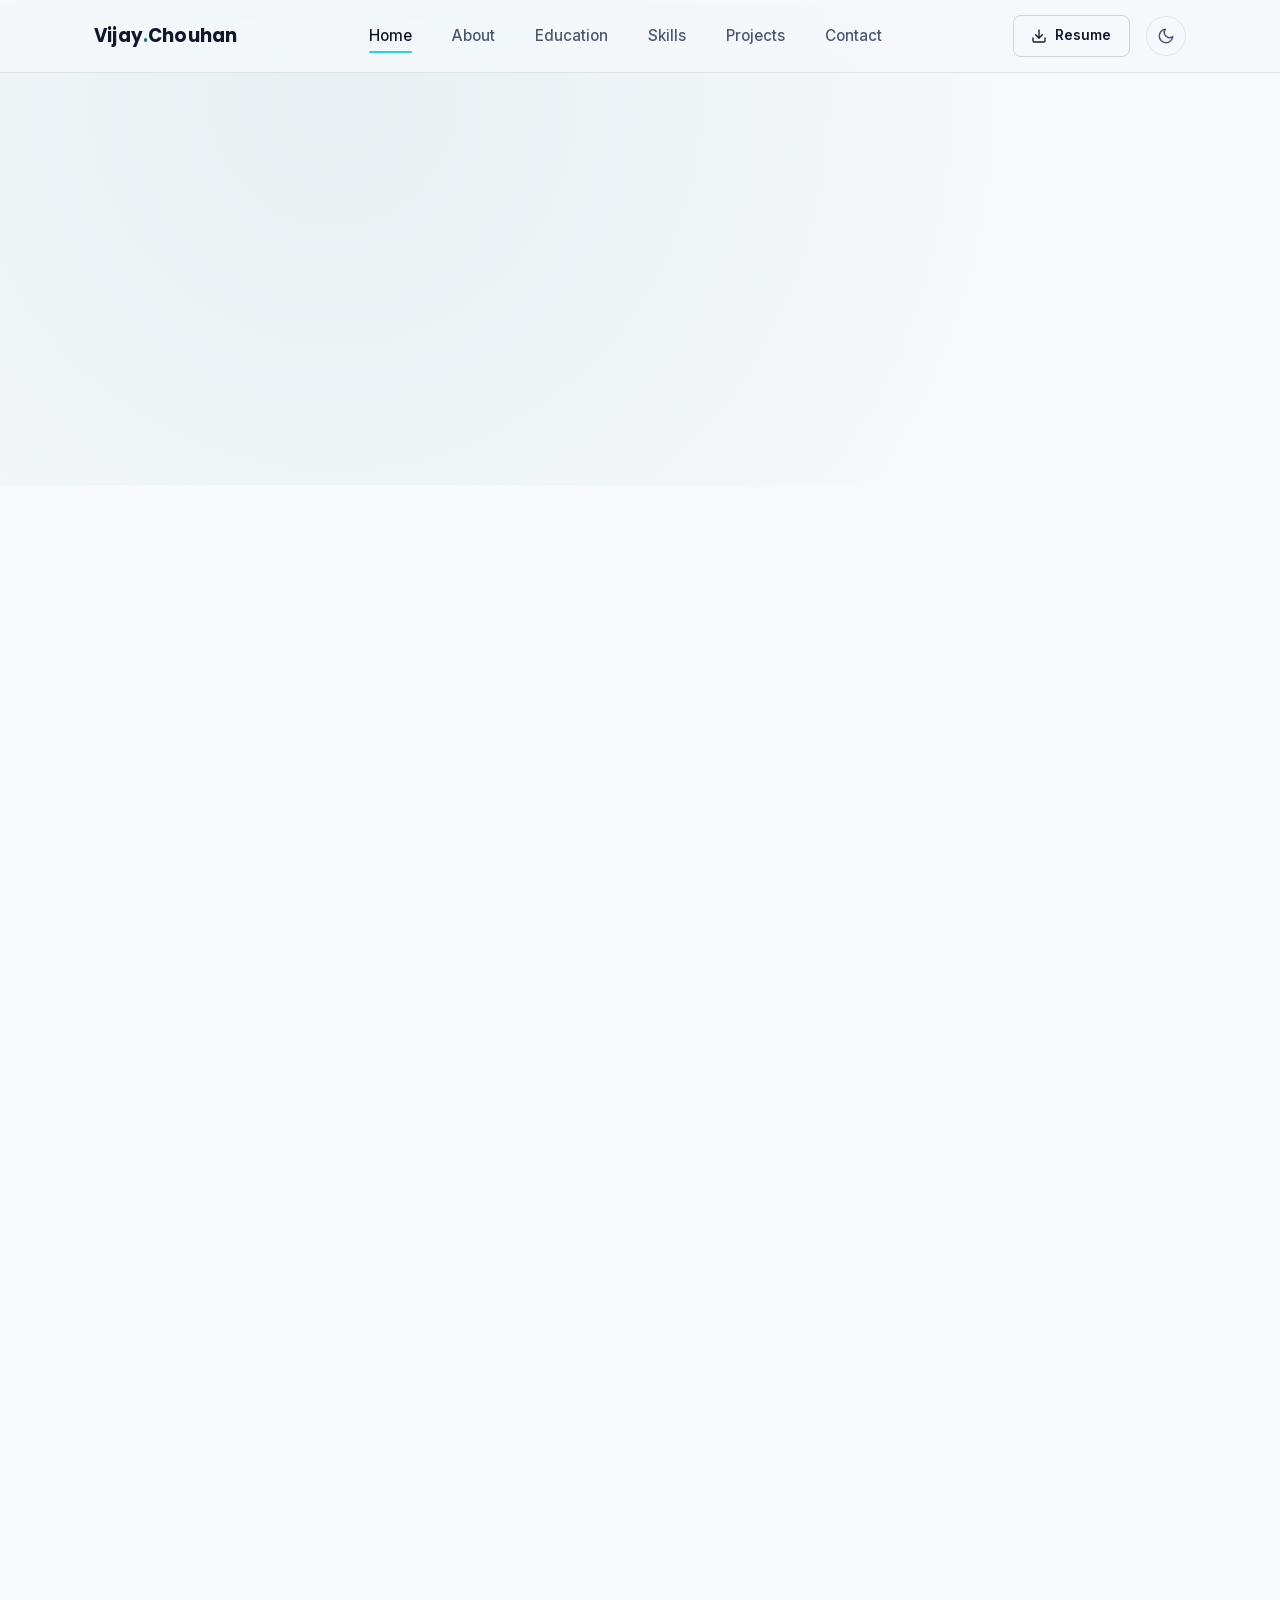
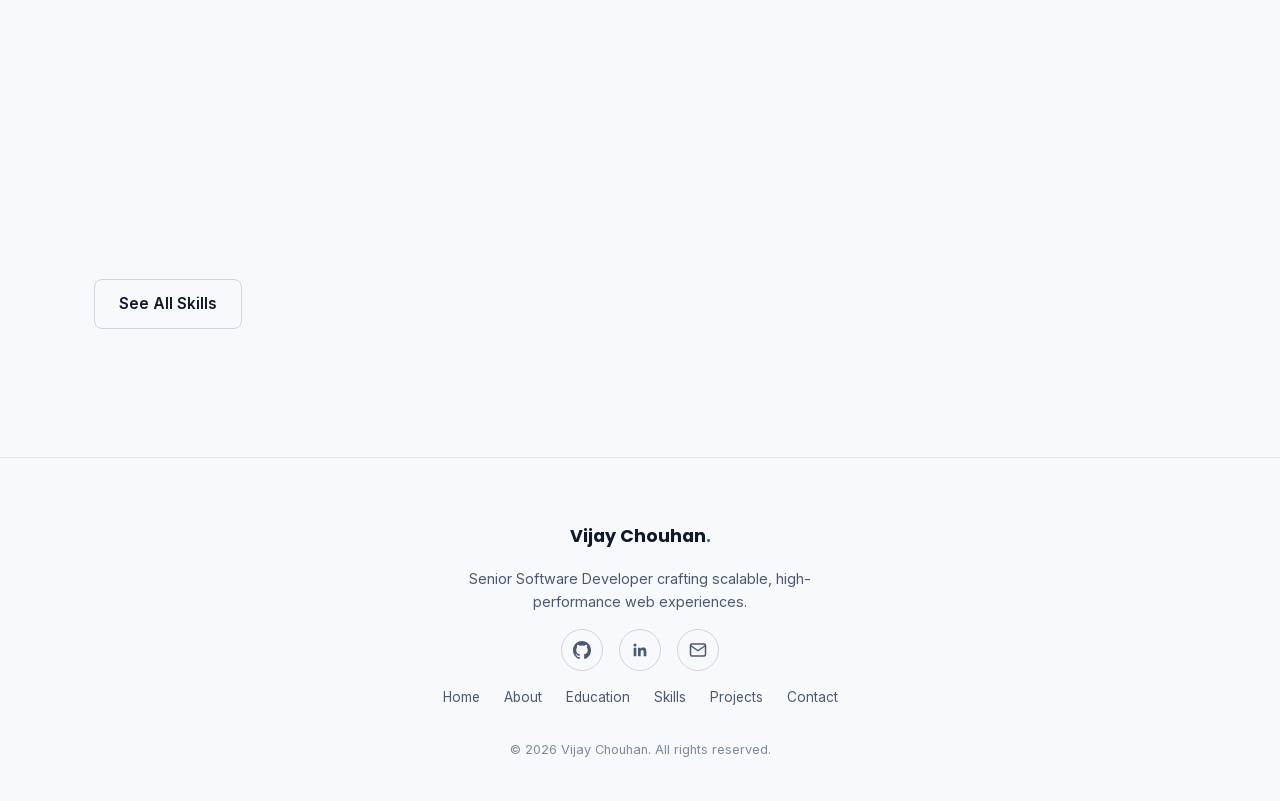
==== index.html @ d81a7b9a "Initial portfolio site: 6 pages, dark/light theme, SEO/a11y hardening Static HTML/CSS/JS portfolio f" ====
<!DOCTYPE html>
<html lang="en">
<head>
<meta charset="UTF-8">
<meta name="viewport" content="width=device-width, initial-scale=1.0">
<script>
  (function () {
    document.documentElement.classList.add('js');
    var stored = null;
    try { stored = localStorage.getItem('theme'); } catch (e) { /* storage unavailable */ }
    var t = stored || (window.matchMedia('(prefers-color-scheme: dark)').matches ? 'dark' : 'light');
    document.documentElement.setAttribute('data-theme', t);
  })();
</script>
<title>Vijay Chouhan | Senior Software Developer &amp; Full Stack Engineer</title>
<meta name="description" content="Vijay Chouhan is a Senior Software Developer and Full Stack Engineer with 5+ years of experience building scalable web apps with React, Next.js, and Node.js.">
<link rel="canonical" href="https://victoryjs.github.io/vijay-chouhan/">
<meta name="theme-color" content="#0a0f1a" media="(prefers-color-scheme: dark)">
<meta name="theme-color" content="#f7f9fc" media="(prefers-color-scheme: light)">
<meta property="og:type" content="website">
<meta property="og:url" content="https://victoryjs.github.io/vijay-chouhan/">
<meta property="og:title" content="Vijay Chouhan | Senior Software Developer &amp; Full Stack Engineer">
<meta property="og:description" content="Vijay Chouhan is a Senior Software Developer and Full Stack Engineer with 5+ years of experience building scalable web apps with React, Next.js, and Node.js.">
<meta property="og:image" content="https://victoryjs.github.io/vijay-chouhan/assets/images/profile/vijay-chouhan.jpeg">
<meta name="twitter:card" content="summary">
<meta name="twitter:title" content="Vijay Chouhan | Senior Software Developer &amp; Full Stack Engineer">
<meta name="twitter:description" content="Vijay Chouhan is a Senior Software Developer and Full Stack Engineer with 5+ years of experience building scalable web apps with React, Next.js, and Node.js.">
<meta name="twitter:image" content="https://victoryjs.github.io/vijay-chouhan/assets/images/profile/vijay-chouhan.jpeg">
<link rel="icon" href="assets/images/icons/favicon.svg" type="image/svg+xml">
<link rel="icon" href="assets/images/icons/favicon-32.png" type="image/png" sizes="32x32">
<link rel="icon" href="assets/images/icons/favicon-16.png" type="image/png" sizes="16x16">
<link rel="apple-touch-icon" href="assets/images/icons/apple-touch-icon.png">
<link rel="stylesheet" href="assets/css/fonts.css">
<link rel="stylesheet" href="assets/css/variables.css">
<link rel="stylesheet" href="assets/css/style.css">
<script type="application/ld+json">
{
  "@context": "https://schema.org",
  "@type": "Person",
  "name": "Vijay Chouhan",
  "jobTitle": "Senior Software Developer",
  "url": "https://victoryjs.github.io/vijay-chouhan/",
  "image": "https://victoryjs.github.io/vijay-chouhan/assets/images/profile/vijay-chouhan.jpeg",
  "email": "mailto:er.vijaychouhan88@gmail.com",
  "address": {
    "@type": "PostalAddress",
    "addressLocality": "Indore",
    "addressRegion": "Madhya Pradesh",
    "addressCountry": "IN"
  },
  "sameAs": [
    "https://github.com/victoryjs",
    "https://www.linkedin.com/in/victoryjs/"
  ]
}
</script>
</head>
<body data-page="home">
<a class="skip-link" href="#main">Skip to content</a>

<header class="navbar">
  <div class="container navbar__inner">
    <a href="index.html" class="navbar__brand">Vijay<span>.</span>Chouhan</a>
    <nav class="navbar__nav" id="primary-nav">
      <ul>
        <li><a href="index.html" data-page="home">Home</a></li>
        <li><a href="about.html" data-page="about">About</a></li>
        <li><a href="education.html" data-page="education">Education</a></li>
        <li><a href="skills.html" data-page="skills">Skills</a></li>
        <li><a href="projects.html" data-page="projects">Projects</a></li>
        <li><a href="contact.html" data-page="contact">Contact</a></li>
      </ul>
    </nav>
    <div class="navbar__actions">
      <a href="assets/resume/vijay-chouhan-resume.pdf" class="btn btn--ghost btn--sm resume-link" download>
        <svg viewBox="0 0 24 24" fill="none" stroke="currentColor" stroke-width="2" stroke-linecap="round" stroke-linejoin="round" width="16" height="16"><path d="M21 15v4a2 2 0 0 1-2 2H5a2 2 0 0 1-2-2v-4"/><polyline points="7 10 12 15 17 10"/><line x1="12" y1="15" x2="12" y2="3"/></svg>
        <span>Resume</span>
      </a>
      <button class="theme-toggle" id="themeToggle" aria-label="Toggle dark and light theme">
        <svg class="icon-sun" viewBox="0 0 24 24" fill="none" stroke="currentColor" stroke-width="2" stroke-linecap="round" stroke-linejoin="round"><circle cx="12" cy="12" r="5"/><line x1="12" y1="1" x2="12" y2="3"/><line x1="12" y1="21" x2="12" y2="23"/><line x1="4.22" y1="4.22" x2="5.64" y2="5.64"/><line x1="18.36" y1="18.36" x2="19.78" y2="19.78"/><line x1="1" y1="12" x2="3" y2="12"/><line x1="21" y1="12" x2="23" y2="12"/><line x1="4.22" y1="19.78" x2="5.64" y2="18.36"/><line x1="18.36" y1="5.64" x2="19.78" y2="4.22"/></svg>
        <svg class="icon-moon" viewBox="0 0 24 24" fill="none" stroke="currentColor" stroke-width="2" stroke-linecap="round" stroke-linejoin="round"><path d="M21 12.79A9 9 0 1 1 11.21 3 7 7 0 0 0 21 12.79z"/></svg>
      </button>
      <button class="hamburger" id="hamburger" aria-label="Open menu" aria-expanded="false" aria-controls="primary-nav">
        <span></span><span></span><span></span>
      </button>
    </div>
  </div>
</header>

<main id="main">
  <section class="hero">
    <div class="container hero__inner">
      <div class="reveal">
        <p class="hero__eyebrow">Welcome to my portfolio</p>
        <h1>Hi, I'm <span class="highlight">Vijay Chouhan</span></h1>
        <p class="hero__role">Senior Software Developer &amp; Full Stack Engineer</p>
        <p class="hero__lede">I bridge the gap between complex backend logic and seamless frontend experiences using the MERN stack and Next.js — building scalable, high-performance web applications across FinTech, Real Estate, Healthcare, and E-commerce.</p>
        <div class="btn-row">
          <a href="projects.html" class="btn btn--primary">View Projects</a>
          <a href="assets/resume/vijay-chouhan-resume.pdf" class="btn btn--ghost" download>Download Resume</a>
          <a href="contact.html" class="btn btn--ghost">Contact Me</a>
        </div>
        <div class="hero__socials">
          <a class="social-btn" href="https://github.com/victoryjs" target="_blank" rel="noopener" aria-label="GitHub profile">
            <svg viewBox="0 0 24 24" fill="currentColor"><path d="M12 0C5.37 0 0 5.5 0 12.3c0 5.43 3.44 10.03 8.2 11.66.6.11.82-.27.82-.6 0-.3-.01-1.08-.02-2.12-3.34.74-4.04-1.65-4.04-1.65-.55-1.42-1.33-1.8-1.33-1.8-1.09-.76.08-.75.08-.75 1.2.09 1.84 1.26 1.84 1.26 1.07 1.86 2.8 1.32 3.49 1.01.11-.79.42-1.32.76-1.63-2.67-.31-5.47-1.36-5.47-6.03 0-1.33.46-2.42 1.23-3.28-.12-.31-.53-1.55.12-3.24 0 0 1-.33 3.3 1.25a11.2 11.2 0 0 1 6 0c2.3-1.58 3.3-1.25 3.3-1.25.65 1.69.24 2.93.12 3.24.77.86 1.23 1.95 1.23 3.28 0 4.68-2.8 5.71-5.48 6.02.43.38.81 1.12.81 2.27 0 1.64-.02 2.96-.02 3.36 0 .33.22.72.83.6C20.56 22.32 24 17.73 24 12.3 24 5.5 18.63 0 12 0z"/></svg>
          </a>
          <a class="social-btn" href="https://www.linkedin.com/in/victoryjs/" target="_blank" rel="noopener" aria-label="LinkedIn profile">
            <svg viewBox="0 0 24 24" fill="currentColor"><path d="M20.45 20.45h-3.55v-5.57c0-1.33-.02-3.03-1.85-3.03-1.86 0-2.15 1.45-2.15 2.94v5.66H9.35V9h3.41v1.56h.05c.48-.9 1.64-1.85 3.38-1.85 3.6 0 4.27 2.37 4.27 5.46v6.28zM5.34 7.43a2.06 2.06 0 1 1 0-4.12 2.06 2.06 0 0 1 0 4.12zM7.12 20.45H3.56V9h3.56v11.45z"/></svg>
          </a>
          <a class="social-btn" href="mailto:er.vijaychouhan88@gmail.com" aria-label="Send email">
            <svg viewBox="0 0 24 24" fill="none" stroke="currentColor" stroke-width="2" stroke-linecap="round" stroke-linejoin="round"><path d="M4 4h16c1.1 0 2 .9 2 2v12c0 1.1-.9 2-2 2H4c-1.1 0-2-.9-2-2V6c0-1.1.9-2 2-2z"/><polyline points="22,6 12,13 2,6"/></svg>
          </a>
        </div>
      </div>
      <div class="hero__portrait reveal">
        <div class="hero__portrait-frame">
          <img src="assets/images/profile/vijay-chouhan.jpeg" alt="Portrait of Vijay Chouhan" width="800" height="800" fetchpriority="high">
        </div>
        <div class="hero__badge"><span class="dot"></span> Open to opportunities</div>
      </div>
    </div>
  </section>

  <section class="tight">
    <div class="container">
      <div class="stat-grid">
        <div class="stat-card reveal"><strong>5+</strong><span>Years Experience</span></div>
        <div class="stat-card reveal"><strong>4</strong><span>Flagship Projects</span></div>
        <div class="stat-card reveal"><strong>4</strong><span>Industries Served</span></div>
        <div class="stat-card reveal"><strong>20+</strong><span>Technologies</span></div>
      </div>
    </div>
  </section>

  <section>
    <div class="container teaser">
      <div class="reveal">
        <p class="eyebrow">About Me</p>
        <h2 class="section-title">Turning complex problems into clean, scalable products</h2>
        <p>Results-driven Full-Stack JavaScript Developer specializing in React.js, Next.js, and Node.js — with proven ability to translate complex business requirements into efficient, production-ready solutions while maintaining code quality and long-term sustainability.</p>
        <div class="btn-row" style="margin-top: var(--space-md);">
          <a href="about.html" class="btn btn--ghost">Learn More About Me</a>
        </div>
      </div>
      <div class="teaser__facts reveal">
        <div class="fact">
          <svg class="icon" viewBox="0 0 24 24" fill="none" stroke="currentColor" stroke-width="2" stroke-linecap="round" stroke-linejoin="round"><path d="M21 10c0 7-9 13-9 13s-9-6-9-13a9 9 0 0 1 18 0z"/><circle cx="12" cy="10" r="3"/></svg>
          <div><strong>Based in</strong><span>Indore, Madhya Pradesh, India</span></div>
        </div>
        <div class="fact">
          <svg class="icon" viewBox="0 0 24 24" fill="none" stroke="currentColor" stroke-width="2" stroke-linecap="round" stroke-linejoin="round"><rect x="2" y="7" width="20" height="14" rx="2" ry="2"/><path d="M16 21V5a2 2 0 0 0-2-2h-4a2 2 0 0 0-2 2v16"/></svg>
          <div><strong>Currently</strong><span>Senior Software Developer at Thoughtwin IT Solutions</span></div>
        </div>
        <div class="fact">
          <svg class="icon" viewBox="0 0 24 24" fill="none" stroke="currentColor" stroke-width="2" stroke-linecap="round" stroke-linejoin="round"><polyline points="16 18 22 12 16 6"/><polyline points="8 6 2 12 8 18"/></svg>
          <div><strong>Focus</strong><span>MERN Stack, Next.js &amp; Cloud-Native Architecture</span></div>
        </div>
      </div>
    </div>
  </section>

  <section class="tight">
    <div class="container">
      <div class="section-head reveal">
        <p class="eyebrow">Toolbox</p>
        <h2 class="section-title">Technologies I work with</h2>
      </div>
      <div class="skill-teaser-grid reveal">
        <span class="pill">React.js</span>
        <span class="pill">Next.js</span>
        <span class="pill">TypeScript</span>
        <span class="pill">Node.js</span>
        <span class="pill">Express.js</span>
        <span class="pill">MongoDB</span>
        <span class="pill">GraphQL</span>
        <span class="pill">Redux Toolkit</span>
        <span class="pill">Tailwind CSS</span>
        <span class="pill">Material UI</span>
        <span class="pill">AWS</span>
        <span class="pill">CI/CD</span>
      </div>
      <div class="btn-row" style="margin-top: var(--space-lg);">
        <a href="skills.html" class="btn btn--ghost">See All Skills</a>
      </div>
    </div>
  </section>
</main>

<footer class="footer">
  <div class="container footer__inner">
    <div class="footer__brand">Vijay Chouhan<span class="dot">.</span></div>
    <p class="footer__tagline">Senior Software Developer crafting scalable, high-performance web experiences.</p>
    <div class="footer__socials">
      <a class="social-btn" href="https://github.com/victoryjs" target="_blank" rel="noopener" aria-label="GitHub profile">
        <svg viewBox="0 0 24 24" fill="currentColor"><path d="M12 0C5.37 0 0 5.5 0 12.3c0 5.43 3.44 10.03 8.2 11.66.6.11.82-.27.82-.6 0-.3-.01-1.08-.02-2.12-3.34.74-4.04-1.65-4.04-1.65-.55-1.42-1.33-1.8-1.33-1.8-1.09-.76.08-.75.08-.75 1.2.09 1.84 1.26 1.84 1.26 1.07 1.86 2.8 1.32 3.49 1.01.11-.79.42-1.32.76-1.63-2.67-.31-5.47-1.36-5.47-6.03 0-1.33.46-2.42 1.23-3.28-.12-.31-.53-1.55.12-3.24 0 0 1-.33 3.3 1.25a11.2 11.2 0 0 1 6 0c2.3-1.58 3.3-1.25 3.3-1.25.65 1.69.24 2.93.12 3.24.77.86 1.23 1.95 1.23 3.28 0 4.68-2.8 5.71-5.48 6.02.43.38.81 1.12.81 2.27 0 1.64-.02 2.96-.02 3.36 0 .33.22.72.83.6C20.56 22.32 24 17.73 24 12.3 24 5.5 18.63 0 12 0z"/></svg>
      </a>
      <a class="social-btn" href="https://www.linkedin.com/in/victoryjs/" target="_blank" rel="noopener" aria-label="LinkedIn profile">
        <svg viewBox="0 0 24 24" fill="currentColor"><path d="M20.45 20.45h-3.55v-5.57c0-1.33-.02-3.03-1.85-3.03-1.86 0-2.15 1.45-2.15 2.94v5.66H9.35V9h3.41v1.56h.05c.48-.9 1.64-1.85 3.38-1.85 3.6 0 4.27 2.37 4.27 5.46v6.28zM5.34 7.43a2.06 2.06 0 1 1 0-4.12 2.06 2.06 0 0 1 0 4.12zM7.12 20.45H3.56V9h3.56v11.45z"/></svg>
      </a>
      <a class="social-btn" href="mailto:er.vijaychouhan88@gmail.com" aria-label="Send email">
        <svg viewBox="0 0 24 24" fill="none" stroke="currentColor" stroke-width="2" stroke-linecap="round" stroke-linejoin="round"><path d="M4 4h16c1.1 0 2 .9 2 2v12c0 1.1-.9 2-2 2H4c-1.1 0-2-.9-2-2V6c0-1.1.9-2 2-2z"/><polyline points="22,6 12,13 2,6"/></svg>
      </a>
    </div>
    <nav class="footer__nav">
      <a href="index.html">Home</a>
      <a href="about.html">About</a>
      <a href="education.html">Education</a>
      <a href="skills.html">Skills</a>
      <a href="projects.html">Projects</a>
      <a href="contact.html">Contact</a>
    </nav>
    <p class="footer__copy">&copy; <span id="year">2026</span> Vijay Chouhan. All rights reserved.</p>
  </div>
</footer>

<script src="assets/js/main.js" defer></script>
</body>
</html>
---- assets/css/fonts.css ----
/* Self-hosted fonts (latin subset) — no runtime dependency on fonts.googleapis.com.
   Inter is shipped by Google as a variable font; one file serves weights 400-700,
   the browser auto-instances the correct weight per @font-face rule. */

@font-face {
  font-family: 'Inter';
  font-style: normal;
  font-weight: 400;
  font-display: swap;
  src: url('../fonts/inter-var.woff2') format('woff2');
  unicode-range: U+0000-00FF, U+0131, U+0152-0153, U+02BB-02BC, U+02C6, U+02DA, U+02DC, U+0304, U+0308, U+0329, U+2000-206F, U+20AC, U+2122, U+2191, U+2193, U+2212, U+2215, U+FEFF, U+FFFD;
}
@font-face {
  font-family: 'Inter';
  font-style: normal;
  font-weight: 500;
  font-display: swap;
  src: url('../fonts/inter-var.woff2') format('woff2');
  unicode-range: U+0000-00FF, U+0131, U+0152-0153, U+02BB-02BC, U+02C6, U+02DA, U+02DC, U+0304, U+0308, U+0329, U+2000-206F, U+20AC, U+2122, U+2191, U+2193, U+2212, U+2215, U+FEFF, U+FFFD;
}
@font-face {
  font-family: 'Inter';
  font-style: normal;
  font-weight: 600;
  font-display: swap;
  src: url('../fonts/inter-var.woff2') format('woff2');
  unicode-range: U+0000-00FF, U+0131, U+0152-0153, U+02BB-02BC, U+02C6, U+02DA, U+02DC, U+0304, U+0308, U+0329, U+2000-206F, U+20AC, U+2122, U+2191, U+2193, U+2212, U+2215, U+FEFF, U+FFFD;
}
@font-face {
  font-family: 'Inter';
  font-style: normal;
  font-weight: 700;
  font-display: swap;
  src: url('../fonts/inter-var.woff2') format('woff2');
  unicode-range: U+0000-00FF, U+0131, U+0152-0153, U+02BB-02BC, U+02C6, U+02DA, U+02DC, U+0304, U+0308, U+0329, U+2000-206F, U+20AC, U+2122, U+2191, U+2193, U+2212, U+2215, U+FEFF, U+FFFD;
}

@font-face {
  font-family: 'Poppins';
  font-style: normal;
  font-weight: 600;
  font-display: swap;
  src: url('../fonts/poppins-600.woff2') format('woff2');
  unicode-range: U+0000-00FF, U+0131, U+0152-0153, U+02BB-02BC, U+02C6, U+02DA, U+02DC, U+0304, U+0308, U+0329, U+2000-206F, U+20AC, U+2122, U+2191, U+2193, U+2212, U+2215, U+FEFF, U+FFFD;
}
@font-face {
  font-family: 'Poppins';
  font-style: normal;
  font-weight: 700;
  font-display: swap;
  src: url('../fonts/poppins-700.woff2') format('woff2');
  unicode-range: U+0000-00FF, U+0131, U+0152-0153, U+02BB-02BC, U+02C6, U+02DA, U+02DC, U+0304, U+0308, U+0329, U+2000-206F, U+20AC, U+2122, U+2191, U+2193, U+2212, U+2215, U+FEFF, U+FFFD;
}
---- assets/css/variables.css ----
/* ==========================================================================
   Design tokens — colors, type, spacing. Theme switched via [data-theme] on <html>.
   ========================================================================== */

:root {
  /* Typography */
  --font-heading: 'Poppins', 'Segoe UI', sans-serif;
  --font-body: 'Inter', 'Segoe UI', sans-serif;

  /* Spacing scale */
  --space-3xs: 0.25rem;
  --space-2xs: 0.5rem;
  --space-xs: 0.75rem;
  --space-sm: 1rem;
  --space-md: 1.5rem;
  --space-lg: 2.5rem;
  --space-xl: 4rem;
  --space-2xl: 6rem;

  /* Layout */
  --container-width: 1140px;
  --radius-sm: 8px;
  --radius-md: 14px;
  --radius-lg: 22px;

  /* Motion */
  --ease: cubic-bezier(0.4, 0, 0.2, 1);
  --transition-fast: 0.2s var(--ease);
  --transition-med: 0.4s var(--ease);
  --transition-slow: 0.7s var(--ease);

  /* Accent gradient — stays vibrant in both themes (used on button/badge
     backgrounds with dark contrast text, never as text-on-page color) */
  --accent-bright: #2dd4bf;
  --accent-bright-2: #22d3ee;
  --accent-gradient: linear-gradient(135deg, var(--accent-bright-2), var(--accent-bright));
  --accent-contrast: #04141a;
}

/* ---------- Dark theme (default) ---------- */
:root,
:root[data-theme='dark'] {
  --bg: #0a0f1a;
  --bg-alt: #0d1420;
  --surface: #121a2b;
  --surface-alt: #182338;
  --border: rgba(255, 255, 255, 0.08);
  --border-strong: rgba(255, 255, 255, 0.14);
  --text-primary: #e7ebf3;
  --text-secondary: #9aa7bd;
  --text-muted: #6b7688;
  --shadow-sm: 0 4px 14px rgba(0, 0, 0, 0.35);
  --shadow-md: 0 12px 34px rgba(0, 0, 0, 0.45);
  --overlay-tint: rgba(45, 212, 191, 0.08);
  /* --accent is used as foreground (text/icon) color — must stay
     WCAG-AA readable (>=4.5:1) against --bg/--surface in each theme */
  --accent: #2dd4bf;
  --accent-2: #22d3ee;
}

/* ---------- Light theme ---------- */
:root[data-theme='light'] {
  --bg: #f7f9fc;
  --bg-alt: #eef2f7;
  --surface: #ffffff;
  --surface-alt: #f1f5f9;
  --border: rgba(15, 23, 42, 0.09);
  --border-strong: rgba(15, 23, 42, 0.16);
  --text-primary: #10192b;
  --text-secondary: #4b5871;
  --text-muted: #7c8aa0;
  --shadow-sm: 0 4px 14px rgba(15, 23, 42, 0.06);
  --shadow-md: 0 16px 34px rgba(15, 23, 42, 0.1);
  --overlay-tint: rgba(15, 118, 110, 0.07);
  /* Darker teal/cyan than the bright accent — #2dd4bf only hits 1.86:1
     on white (fails WCAG AA); #0f766e hits 5.47:1 */
  --accent: #0f766e;
  --accent-2: #0e7490;
}
---- assets/css/style.css ----
/* ==========================================================================
   Vijay Chouhan — Portfolio stylesheet
   Sections: Reset -> Base -> Layout -> Navbar -> Buttons -> Hero -> Sections
   -> Cards/Timeline -> Skills -> Projects -> Contact -> Footer -> Reveal -> Responsive
   ========================================================================== */

/* ---------- Reset ---------- */
*, *::before, *::after { box-sizing: border-box; }
html { scroll-behavior: smooth; }
body, h1, h2, h3, h4, p, ul, figure { margin: 0; }
ul { padding: 0; list-style: none; }
img { max-width: 100%; display: block; }
a { color: inherit; text-decoration: none; }
button { font: inherit; color: inherit; background: none; border: none; cursor: pointer; }

/* ---------- Base ---------- */
body {
  background: var(--bg);
  color: var(--text-primary);
  font-family: var(--font-body);
  line-height: 1.6;
  -webkit-font-smoothing: antialiased;
  transition: background var(--transition-med), color var(--transition-med);
  overflow-x: hidden;
}

h1, h2, h3, h4 {
  font-family: var(--font-heading);
  font-weight: 700;
  line-height: 1.2;
  color: var(--text-primary);
}

h2.section-title { font-size: clamp(1.7rem, 3vw, 2.4rem); }
p { color: var(--text-secondary); }

.container {
  max-width: var(--container-width);
  margin-inline: auto;
  padding-inline: var(--space-md);
}

main { display: block; }

section { padding-block: var(--space-2xl); }
section.tight { padding-block: var(--space-xl); }

.section-head {
  max-width: 640px;
  margin-bottom: var(--space-lg);
}
.eyebrow {
  display: inline-block;
  font-size: 0.8rem;
  letter-spacing: 0.14em;
  text-transform: uppercase;
  color: var(--accent);
  font-weight: 600;
  margin-bottom: var(--space-2xs);
}
.section-head p { margin-top: var(--space-xs); }

/* ---------- Accessibility ---------- */
.skip-link {
  position: absolute;
  left: -9999px;
  top: 0;
  background: var(--accent-gradient);
  color: var(--accent-contrast);
  padding: 0.85rem 1.4rem;
  z-index: 1000;
  border-radius: 0 0 var(--radius-sm) 0;
  font-weight: 600;
}
.skip-link:focus { left: 0; }

/* ---------- Navbar ---------- */
.navbar {
  position: sticky;
  top: 0;
  z-index: 100;
  backdrop-filter: blur(14px) saturate(140%);
  background: var(--bg); /* fallback for browsers without color-mix() */
  background: color-mix(in srgb, var(--bg) 78%, transparent);
  border-bottom: 1px solid var(--border);
}
.navbar__inner {
  display: flex;
  align-items: center;
  justify-content: space-between;
  height: 72px;
  gap: var(--space-md);
}
.navbar__brand {
  font-family: var(--font-heading);
  font-weight: 700;
  font-size: 1.15rem;
  letter-spacing: 0.01em;
  white-space: nowrap;
}
.navbar__brand span { color: var(--accent); }

.navbar__nav ul {
  display: flex;
  gap: var(--space-lg);
}
.navbar__nav a {
  position: relative;
  font-size: 0.95rem;
  font-weight: 500;
  color: var(--text-secondary);
  padding-block: var(--space-3xs);
  transition: color var(--transition-fast);
}
.navbar__nav a::after {
  content: '';
  position: absolute;
  left: 0; right: 0; bottom: -4px;
  height: 2px;
  background: var(--accent-gradient);
  border-radius: 2px;
  transform: scaleX(0);
  transform-origin: left;
  transition: transform var(--transition-fast);
}
.navbar__nav a:hover,
.navbar__nav a:focus-visible { color: var(--text-primary); }
.navbar__nav a:hover::after,
.navbar__nav a:focus-visible::after,
.navbar__nav a.active::after { transform: scaleX(1); }
.navbar__nav a.active { color: var(--text-primary); }

.navbar__actions {
  display: flex;
  align-items: center;
  gap: var(--space-sm);
}

.theme-toggle {
  width: 40px;
  height: 40px;
  display: grid;
  place-items: center;
  border-radius: 50%;
  border: 1px solid var(--border);
  color: var(--text-secondary);
  transition: border-color var(--transition-fast), color var(--transition-fast), transform var(--transition-fast);
}
.theme-toggle:hover { color: var(--accent); border-color: var(--border-strong); transform: rotate(12deg); }
.theme-toggle svg { width: 18px; height: 18px; }
.theme-toggle .icon-moon { display: none; }
:root[data-theme='light'] .theme-toggle .icon-sun { display: none; }
:root[data-theme='light'] .theme-toggle .icon-moon { display: block; }

.hamburger {
  display: none;
  flex-direction: column;
  justify-content: center;
  gap: 5px;
  width: 40px;
  height: 40px;
}
.hamburger span {
  display: block;
  width: 22px;
  height: 2px;
  background: var(--text-primary);
  border-radius: 2px;
  transition: transform var(--transition-fast), opacity var(--transition-fast);
}
.hamburger[aria-expanded='true'] span:nth-child(1) { transform: translateY(7px) rotate(45deg); }
.hamburger[aria-expanded='true'] span:nth-child(2) { opacity: 0; }
.hamburger[aria-expanded='true'] span:nth-child(3) { transform: translateY(-7px) rotate(-45deg); }

/* ---------- Buttons ---------- */
.btn {
  display: inline-flex;
  align-items: center;
  gap: var(--space-2xs);
  padding: 0.75rem 1.5rem;
  border-radius: var(--radius-sm);
  font-weight: 600;
  font-size: 0.95rem;
  transition: transform var(--transition-fast), box-shadow var(--transition-fast), background var(--transition-fast), border-color var(--transition-fast);
  white-space: nowrap;
}
.btn--sm { padding: 0.55rem 1.1rem; font-size: 0.85rem; }
.btn--primary {
  background: var(--accent-gradient);
  color: var(--accent-contrast);
  box-shadow: 0 8px 24px rgba(45, 212, 191, 0.25);
}
.btn--primary:hover { transform: translateY(-2px); box-shadow: 0 12px 30px rgba(45, 212, 191, 0.35); }
.btn--ghost {
  border: 1px solid var(--border-strong);
  color: var(--text-primary);
}
.btn--ghost:hover { border-color: var(--accent); color: var(--accent); transform: translateY(-2px); }
.btn-row { display: flex; flex-wrap: wrap; gap: var(--space-sm); }

/* ---------- Hero ---------- */
.hero {
  padding-block: var(--space-2xl) var(--space-xl);
  position: relative;
}
.hero::before {
  content: '';
  position: absolute;
  inset: -10% -10% auto -10%;
  height: 480px;
  background: radial-gradient(circle at 30% 20%, var(--overlay-tint), transparent 60%);
  pointer-events: none;
  z-index: -1;
}
.hero__inner {
  display: grid;
  grid-template-columns: 1.15fr 0.85fr;
  align-items: center;
  gap: var(--space-xl);
}
.hero__eyebrow {
  color: var(--accent);
  font-weight: 600;
  letter-spacing: 0.08em;
  text-transform: uppercase;
  font-size: 0.85rem;
  margin-bottom: var(--space-sm);
}
.hero h1 {
  font-size: clamp(2.2rem, 5vw, 3.4rem);
  margin-bottom: var(--space-sm);
}
.hero h1 .highlight {
  background: var(--accent-gradient);
  -webkit-background-clip: text;
  background-clip: text;
  color: transparent;
}
.hero__role {
  font-size: clamp(1.05rem, 2vw, 1.3rem);
  font-weight: 600;
  color: var(--text-primary);
  margin-bottom: var(--space-md);
}
.hero__lede {
  max-width: 52ch;
  margin-bottom: var(--space-lg);
  font-size: 1.05rem;
}
.hero__socials {
  display: flex;
  gap: var(--space-sm);
  margin-top: var(--space-lg);
}
.social-btn {
  width: 42px;
  height: 42px;
  display: grid;
  place-items: center;
  border-radius: 50%;
  border: 1px solid var(--border-strong);
  color: var(--text-secondary);
  transition: all var(--transition-fast);
}
.social-btn:hover { color: var(--accent); border-color: var(--accent); transform: translateY(-3px); }
.social-btn svg { width: 18px; height: 18px; }

.hero__portrait {
  position: relative;
  justify-self: center;
  width: min(340px, 100%);
}
.hero__portrait-frame {
  position: relative;
  border-radius: var(--radius-lg);
  overflow: hidden;
  aspect-ratio: 1 / 1.05;
  border: 1px solid var(--border-strong);
  box-shadow: var(--shadow-md);
}
.hero__portrait-frame img {
  width: 100%;
  height: 100%;
  object-fit: cover;
}
.hero__portrait::after {
  content: '';
  position: absolute;
  inset: -14px;
  border: 1px dashed var(--border-strong);
  border-radius: calc(var(--radius-lg) + 14px);
  z-index: -1;
}
.hero__badge {
  position: absolute;
  bottom: -18px;
  left: -18px;
  background: var(--surface);
  border: 1px solid var(--border-strong);
  border-radius: var(--radius-md);
  padding: var(--space-xs) var(--space-sm);
  box-shadow: var(--shadow-md);
  font-size: 0.85rem;
  font-weight: 600;
  display: flex;
  align-items: center;
  gap: var(--space-2xs);
}
.hero__badge .dot {
  width: 8px; height: 8px; border-radius: 50%;
  background: var(--accent);
  box-shadow: 0 0 0 4px var(--overlay-tint);
}

/* ---------- Highlight strip / stat cards ---------- */
.stat-grid {
  display: grid;
  grid-template-columns: repeat(4, 1fr);
  gap: var(--space-md);
}
.stat-card {
  background: var(--surface);
  border: 1px solid var(--border);
  border-radius: var(--radius-md);
  padding: var(--space-md);
  text-align: center;
  transition: transform var(--transition-fast), border-color var(--transition-fast);
}
.stat-card:hover { transform: translateY(-4px); border-color: var(--border-strong); }
.stat-card strong {
  display: block;
  font-family: var(--font-heading);
  font-size: 1.8rem;
  background: var(--accent-gradient);
  -webkit-background-clip: text;
  background-clip: text;
  color: transparent;
}
.stat-card span { color: var(--text-secondary); font-size: 0.9rem; }

/* ---------- Generic cards ---------- */
.card {
  background: var(--surface);
  border: 1px solid var(--border);
  border-radius: var(--radius-md);
  padding: var(--space-lg);
  transition: transform var(--transition-fast), border-color var(--transition-fast), box-shadow var(--transition-fast);
}
.card:hover { transform: translateY(-4px); border-color: var(--border-strong); box-shadow: var(--shadow-sm); }

/* ---------- Teaser (home -> about/skills) ---------- */
.teaser {
  display: grid;
  grid-template-columns: 1fr 1fr;
  gap: var(--space-xl);
  align-items: center;
}
.teaser__facts {
  display: grid;
  gap: var(--space-sm);
  margin-top: var(--space-md);
}
.fact {
  display: flex;
  gap: var(--space-sm);
  align-items: flex-start;
  padding: var(--space-sm);
  background: var(--surface);
  border: 1px solid var(--border);
  border-radius: var(--radius-sm);
}
.fact .icon { color: var(--accent); flex-shrink: 0; width: 20px; height: 20px; margin-top: 2px; }
.fact strong { display: block; font-size: 0.9rem; }
.fact span { font-size: 0.85rem; color: var(--text-secondary); }

.skill-teaser-grid {
  display: flex;
  flex-wrap: wrap;
  gap: var(--space-2xs);
}
.pill {
  display: inline-flex;
  align-items: center;
  padding: 0.4rem 0.85rem;
  border-radius: 999px;
  font-size: 0.82rem;
  font-weight: 500;
  background: var(--surface-alt);
  border: 1px solid var(--border);
  color: var(--text-secondary);
  transition: all var(--transition-fast);
}
.pill:hover { border-color: var(--accent); color: var(--accent); }

/* ---------- Timeline (Experience / Education) ---------- */
.timeline {
  position: relative;
  display: grid;
  gap: var(--space-lg);
  padding-left: var(--space-lg);
  border-left: 2px solid var(--border);
}
.timeline__item { position: relative; }
.timeline__item::before {
  content: '';
  position: absolute;
  left: calc(var(--space-lg) * -1 - 6px);
  top: 4px;
  width: 12px;
  height: 12px;
  border-radius: 50%;
  background: var(--accent-gradient);
  box-shadow: 0 0 0 5px var(--bg), 0 0 0 6px var(--border-strong);
}
.timeline__meta {
  display: flex;
  flex-wrap: wrap;
  gap: var(--space-2xs) var(--space-sm);
  font-size: 0.85rem;
  color: var(--accent);
  font-weight: 600;
  margin-bottom: var(--space-3xs);
}
.timeline__item h3 { font-size: 1.15rem; margin-bottom: var(--space-3xs); }
.timeline__org { color: var(--text-secondary); font-size: 0.9rem; margin-bottom: var(--space-sm); }
.timeline__item ul { display: grid; gap: var(--space-2xs); }
.timeline__item li {
  position: relative;
  padding-left: var(--space-sm);
  color: var(--text-secondary);
  font-size: 0.95rem;
}
.timeline__item li::before {
  content: '';
  position: absolute;
  left: 0; top: 0.6em;
  width: 5px; height: 5px;
  border-radius: 50%;
  background: var(--accent);
}

/* ---------- Certifications ---------- */
.cert-grid {
  display: grid;
  grid-template-columns: repeat(auto-fit, minmax(230px, 1fr));
  gap: var(--space-md);
}
.cert-card {
  display: flex;
  gap: var(--space-sm);
  align-items: flex-start;
}
.cert-card .icon {
  width: 42px; height: 42px;
  flex-shrink: 0;
  display: grid;
  place-items: center;
  border-radius: var(--radius-sm);
  background: var(--overlay-tint);
  color: var(--accent);
}
.cert-card h3 { font-size: 1rem; margin-bottom: 2px; }
.cert-card p { font-size: 0.85rem; margin: 0; }

/* ---------- Skills ---------- */
.skills-category { margin-bottom: var(--space-xl); }
.skills-category h3 {
  font-size: 1.1rem;
  margin-bottom: var(--space-sm);
  display: flex;
  align-items: center;
  gap: var(--space-2xs);
}
.skills-category h3::before {
  content: '';
  width: 6px; height: 20px;
  border-radius: 3px;
  background: var(--accent-gradient);
}
.skill-grid {
  display: grid;
  grid-template-columns: repeat(auto-fill, minmax(160px, 1fr));
  gap: var(--space-sm);
}
.skill-chip {
  background: var(--surface);
  border: 1px solid var(--border);
  border-radius: var(--radius-sm);
  padding: var(--space-sm);
  display: flex;
  flex-direction: column;
  gap: var(--space-3xs);
  transition: transform var(--transition-fast), border-color var(--transition-fast);
}
.skill-chip:hover { transform: translateY(-3px); border-color: var(--accent); }
.skill-chip .name { font-weight: 600; font-size: 0.95rem; }
.skill-chip .level { font-size: 0.75rem; color: var(--accent); text-transform: uppercase; letter-spacing: 0.06em; }

/* ---------- Projects ---------- */
.project-grid {
  display: grid;
  grid-template-columns: repeat(2, 1fr);
  gap: var(--space-lg);
}
.project-card { display: flex; flex-direction: column; padding: 0; overflow: hidden; }
.project-card__media {
  height: 170px;
  background: var(--accent-gradient);
  position: relative;
  display: grid;
  place-items: center;
  overflow: hidden;
}
/* Distinct palette-coherent gradients so the 4 project cards don't read
   as identical banners; dark contrast text stays readable on all of them. */
.project-card__media--1 { background: linear-gradient(135deg, #22d3ee, #2dd4bf); }
.project-card__media--2 { background: linear-gradient(135deg, #a78bfa, #818cf8); }
.project-card__media--3 { background: linear-gradient(135deg, #fbbf24, #fb923c); }
.project-card__media--4 { background: linear-gradient(135deg, #60a5fa, #38bdf8); }
.project-card__media::before {
  content: '';
  position: absolute; inset: 0;
  background: repeating-linear-gradient(135deg, rgba(255,255,255,0.08) 0 2px, transparent 2px 14px);
}
.project-card__media span {
  position: relative;
  font-family: var(--font-heading);
  font-weight: 700;
  color: var(--accent-contrast);
  font-size: 1.4rem;
  text-align: center;
  padding-inline: var(--space-md);
}
.project-card__body { padding: var(--space-lg); display: flex; flex-direction: column; gap: var(--space-sm); flex: 1; }
.project-card__body h3 { font-size: 1.2rem; }
.project-card__body p { font-size: 0.95rem; }
.tag-row { display: flex; flex-wrap: wrap; gap: var(--space-3xs); }
.tag {
  font-size: 0.75rem;
  padding: 0.3rem 0.65rem;
  border-radius: 999px;
  background: var(--surface-alt);
  color: var(--text-secondary);
  border: 1px solid var(--border);
}
.project-card__links { margin-top: auto; display: flex; gap: var(--space-sm); padding-top: var(--space-sm); }
.project-card__links a {
  font-size: 0.85rem;
  font-weight: 600;
  color: var(--accent);
  display: inline-flex;
  align-items: center;
  gap: 4px;
}
.project-card__links a:hover { text-decoration: underline; }

/* ---------- Contact ---------- */
.contact-grid {
  display: grid;
  grid-template-columns: repeat(auto-fit, minmax(240px, 1fr));
  gap: var(--space-md);
}
.contact-card { text-align: left; }
.contact-card .icon {
  width: 46px; height: 46px;
  border-radius: var(--radius-sm);
  background: var(--overlay-tint);
  color: var(--accent);
  display: grid;
  place-items: center;
  margin-bottom: var(--space-sm);
}
.contact-card h3 { font-size: 1rem; margin-bottom: var(--space-3xs); }
.contact-card a, .contact-card span { color: var(--text-secondary); font-size: 0.95rem; word-break: break-word; }
.contact-card a:hover { color: var(--accent); }
.contact-cta {
  margin-top: var(--space-xl);
  text-align: center;
  background: var(--surface);
  border: 1px solid var(--border);
  border-radius: var(--radius-lg);
  padding: var(--space-xl);
}
.contact-cta h2 { margin-bottom: var(--space-sm); }
.contact-cta .btn-row { justify-content: center; }

/* ---------- Footer ---------- */
.footer {
  border-top: 1px solid var(--border);
  padding-block: var(--space-xl) var(--space-lg);
  margin-top: var(--space-xl);
}
.footer__inner { display: flex; flex-direction: column; align-items: center; text-align: center; gap: var(--space-sm); }
.footer__brand { font-family: var(--font-heading); font-weight: 700; font-size: 1.1rem; }
.footer__brand .dot { color: var(--accent); }
.footer__tagline { font-size: 0.9rem; max-width: 40ch; }
.footer__socials { display: flex; gap: var(--space-sm); }
.footer__nav { display: flex; flex-wrap: wrap; gap: var(--space-md); justify-content: center; }
.footer__nav a { font-size: 0.85rem; color: var(--text-secondary); }
.footer__nav a:hover { color: var(--accent); }
.footer__copy { font-size: 0.8rem; color: var(--text-muted); margin-top: var(--space-sm); }

/* ---------- Page hero (inner pages) ---------- */
.page-hero { padding-block: var(--space-xl) var(--space-lg); text-align: center; }
.page-hero .eyebrow { display: block; }
.page-hero h1 { font-size: clamp(1.9rem, 4vw, 2.6rem); }
.page-hero p { max-width: 55ch; margin-inline: auto; margin-top: var(--space-sm); }

/* ---------- Scroll reveal ----------
   Only hidden-by-default when JS has run (html.js, set by the inline
   head script) — if JS is blocked or fails, content stays visible. */
html.js .reveal {
  opacity: 0;
  transform: translateY(24px);
  transition: opacity 0.7s var(--ease), transform 0.7s var(--ease);
}
.reveal.in-view { opacity: 1; transform: translateY(0); }

@media (prefers-reduced-motion: reduce) {
  html.js .reveal { opacity: 1; transform: none; transition: none; }
  *, *::before, *::after { animation-duration: 0.01ms !important; transition-duration: 0.01ms !important; }
}

/* ---------- Responsive ---------- */
@media (max-width: 1024px) {
  .stat-grid { grid-template-columns: repeat(2, 1fr); }
  .project-grid { grid-template-columns: 1fr; }
}

@media (max-width: 860px) {
  .hero__inner { grid-template-columns: 1fr; text-align: center; }
  .hero__socials { justify-content: center; }
  .hero__portrait { margin-inline: auto; }
  .hero__badge { left: 50%; transform: translateX(-50%); }
  .teaser { grid-template-columns: 1fr; }
  .btn-row { justify-content: center; }
}

body.nav-open { overflow: hidden; }

@media (max-width: 768px) {
  .navbar__nav {
    position: fixed;
    inset: 72px 0 0 0;
    background: var(--bg);
    transform: translateY(-8px);
    opacity: 0;
    visibility: hidden;
    pointer-events: none;
    transition: opacity var(--transition-fast), transform var(--transition-fast), visibility var(--transition-fast);
    border-top: 1px solid var(--border);
  }
  .navbar__nav.is-open {
    opacity: 1;
    visibility: visible;
    pointer-events: auto;
    transform: translateY(0);
  }
  .navbar__nav ul { flex-direction: column; gap: 0; padding: var(--space-sm); }
  .navbar__nav a { display: block; padding: var(--space-sm); font-size: 1.05rem; }
  .navbar__actions .btn--ghost.resume-link span { display: none; }
  .hamburger { display: flex; }
}

@media (max-width: 560px) {
  .stat-grid { grid-template-columns: 1fr 1fr; }
  section { padding-block: var(--space-xl); }
}
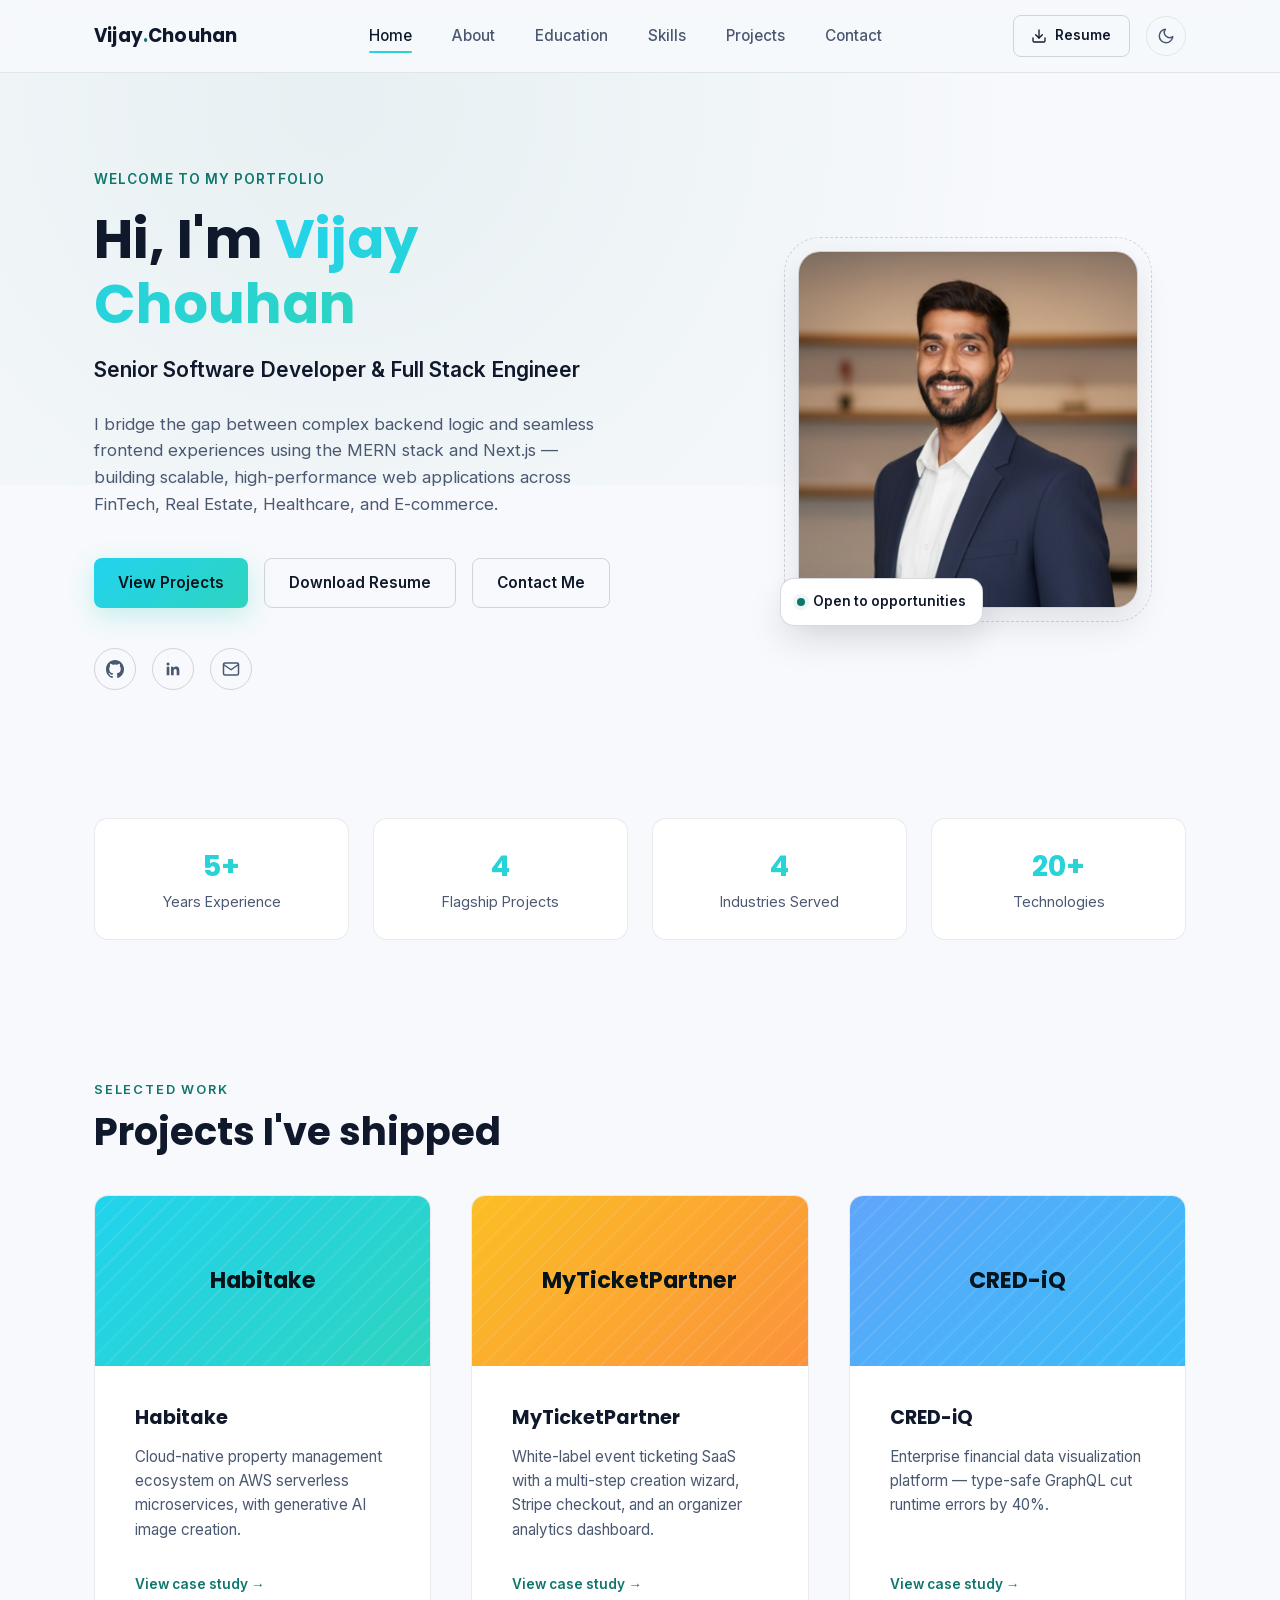
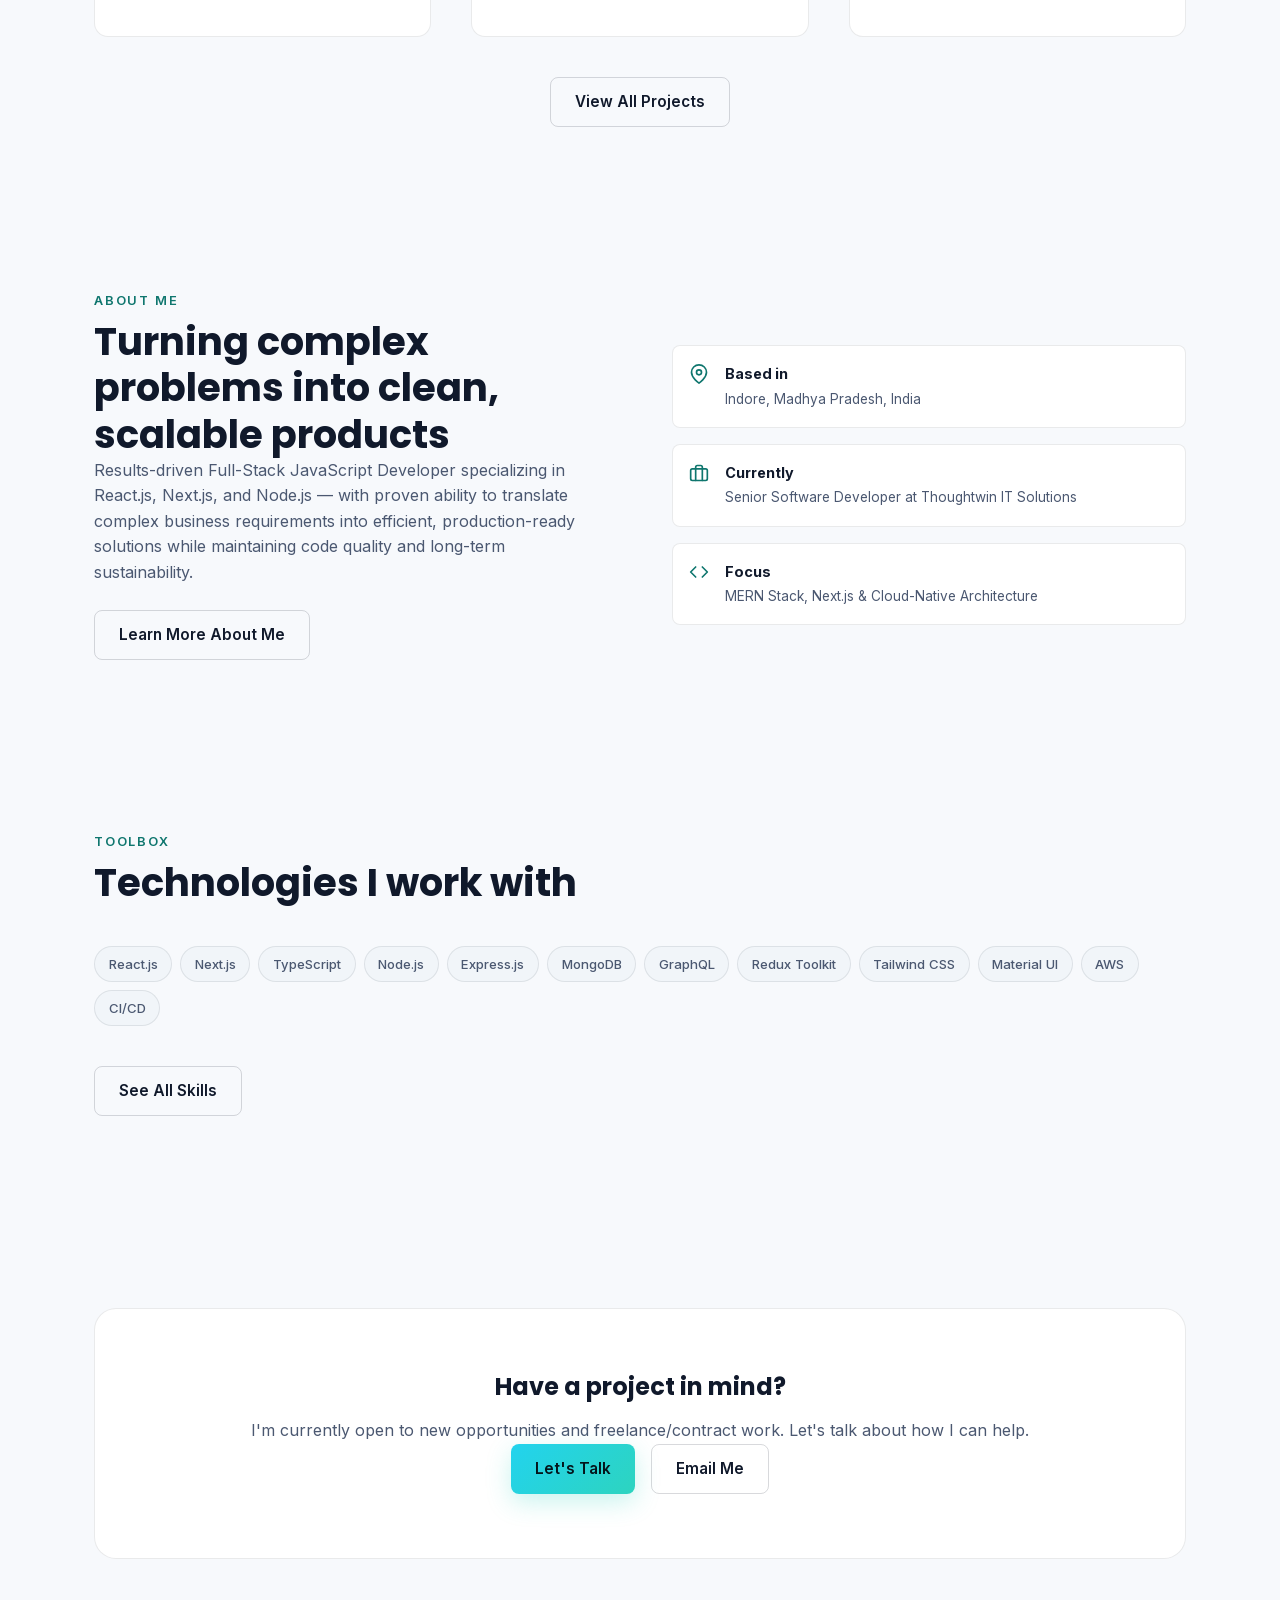
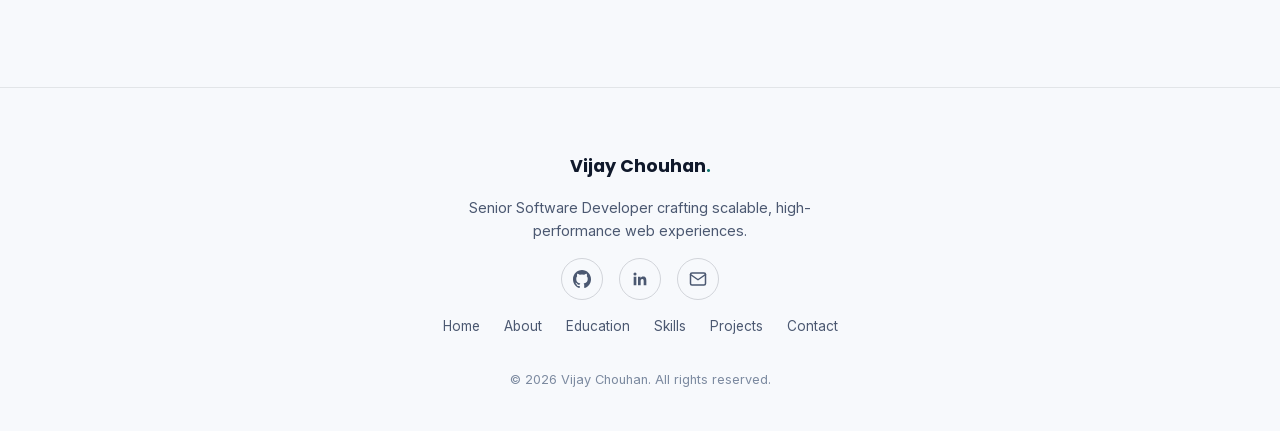
==== commit e5efe21f: "Upgrade to client-review tier: case studies, featured work, OG banner, analytics Research on top-tie" ====
--- a/index.html
+++ b/index.html
@@ -21,11 +21,13 @@
 <meta property="og:url" content="https://victoryjs.github.io/vijay-chouhan/">
 <meta property="og:title" content="Vijay Chouhan | Senior Software Developer &amp; Full Stack Engineer">
 <meta property="og:description" content="Vijay Chouhan is a Senior Software Developer and Full Stack Engineer with 5+ years of experience building scalable web apps with React, Next.js, and Node.js.">
-<meta property="og:image" content="https://victoryjs.github.io/vijay-chouhan/assets/images/profile/vijay-chouhan.jpeg">
-<meta name="twitter:card" content="summary">
+<meta property="og:image" content="https://victoryjs.github.io/vijay-chouhan/assets/images/og-banner.png">
+<meta property="og:image:width" content="1200">
+<meta property="og:image:height" content="630">
+<meta name="twitter:card" content="summary_large_image">
 <meta name="twitter:title" content="Vijay Chouhan | Senior Software Developer &amp; Full Stack Engineer">
 <meta name="twitter:description" content="Vijay Chouhan is a Senior Software Developer and Full Stack Engineer with 5+ years of experience building scalable web apps with React, Next.js, and Node.js.">
-<meta name="twitter:image" content="https://victoryjs.github.io/vijay-chouhan/assets/images/profile/vijay-chouhan.jpeg">
+<meta name="twitter:image" content="https://victoryjs.github.io/vijay-chouhan/assets/images/og-banner.png">
 <link rel="icon" href="assets/images/icons/favicon.svg" type="image/svg+xml">
 <link rel="icon" href="assets/images/icons/favicon-32.png" type="image/png" sizes="32x32">
 <link rel="icon" href="assets/images/icons/favicon-16.png" type="image/png" sizes="16x16">
@@ -132,6 +134,50 @@
     </div>
   </section>
 
+  <section class="tight">
+    <div class="container">
+      <div class="section-head reveal">
+        <p class="eyebrow">Selected Work</p>
+        <h2 class="section-title">Projects I've shipped</h2>
+      </div>
+      <div class="project-grid project-grid--compact reveal">
+        <article class="project-card card">
+          <div class="project-card__media project-card__media--1"><span>Habitake</span></div>
+          <div class="project-card__body">
+            <h3>Habitake</h3>
+            <p>Cloud-native property management ecosystem on AWS serverless microservices, with generative AI image creation.</p>
+            <div class="project-card__links">
+              <a href="projects.html#habitake">View case study →</a>
+            </div>
+          </div>
+        </article>
+        <article class="project-card card">
+          <div class="project-card__media project-card__media--3"><span>MyTicketPartner</span></div>
+          <div class="project-card__body">
+            <h3>MyTicketPartner</h3>
+            <p>White-label event ticketing SaaS with a multi-step creation wizard, Stripe checkout, and an organizer analytics dashboard.</p>
+            <div class="project-card__links">
+              <a href="projects.html#myticketpartner">View case study →</a>
+            </div>
+          </div>
+        </article>
+        <article class="project-card card">
+          <div class="project-card__media project-card__media--4"><span>CRED-iQ</span></div>
+          <div class="project-card__body">
+            <h3>CRED-iQ</h3>
+            <p>Enterprise financial data visualization platform — type-safe GraphQL cut runtime errors by 40%.</p>
+            <div class="project-card__links">
+              <a href="projects.html#cred-iq">View case study →</a>
+            </div>
+          </div>
+        </article>
+      </div>
+      <div class="btn-row" style="margin-top: var(--space-lg); justify-content: center;">
+        <a href="projects.html" class="btn btn--ghost">View All Projects</a>
+      </div>
+    </div>
+  </section>
+
   <section>
     <div class="container teaser">
       <div class="reveal">
@@ -184,6 +230,19 @@
       </div>
     </div>
   </section>
+
+  <section class="tight">
+    <div class="container">
+      <div class="contact-cta reveal">
+        <h2>Have a project in mind?</h2>
+        <p>I'm currently open to new opportunities and freelance/contract work. Let's talk about how I can help.</p>
+        <div class="btn-row">
+          <a href="contact.html" class="btn btn--primary">Let's Talk</a>
+          <a href="mailto:er.vijaychouhan88@gmail.com" class="btn btn--ghost">Email Me</a>
+        </div>
+      </div>
+    </div>
+  </section>
 </main>
 
 <footer class="footer">
@@ -213,6 +272,7 @@
   </div>
 </footer>
 
+<script data-goatcounter="https://vijaychouhan.goatcounter.com/count" async src="//gc.zgo.at/count.js"></script>
 <script src="assets/js/main.js" defer></script>
 </body>
 </html>
--- a/assets/css/style.css
+++ b/assets/css/style.css
@@ -202,6 +202,7 @@
 .hero {
   padding-block: var(--space-2xl) var(--space-xl);
   position: relative;
+  overflow: hidden; /* contains the ::before glow, which intentionally bleeds past the hero's edges */
 }
 .hero::before {
   content: '';
@@ -499,9 +500,13 @@
 /* ---------- Projects ---------- */
 .project-grid {
   display: grid;
-  grid-template-columns: repeat(2, 1fr);
+  grid-template-columns: 1fr;
   gap: var(--space-lg);
 }
+/* Compact 3-up variant for the homepage "featured work" teaser */
+.project-grid--compact { grid-template-columns: repeat(3, 1fr); }
+@media (max-width: 1024px) { .project-grid--compact { grid-template-columns: repeat(2, 1fr); } }
+@media (max-width: 640px) { .project-grid--compact { grid-template-columns: 1fr; } }
 .project-card { display: flex; flex-direction: column; padding: 0; overflow: hidden; }
 .project-card__media {
   height: 170px;
@@ -554,6 +559,45 @@
 }
 .project-card__links a:hover { text-decoration: underline; }
 
+/* Full case-study layout (projects.html) */
+.case-study__header {
+  display: flex;
+  align-items: center;
+  justify-content: space-between;
+  gap: var(--space-sm);
+  flex-wrap: wrap;
+}
+.case-study__badge {
+  font-size: 0.75rem;
+  font-weight: 600;
+  padding: 0.3rem 0.75rem;
+  border-radius: 999px;
+  background: var(--surface-alt);
+  border: 1px solid var(--border);
+  color: var(--text-muted);
+  white-space: nowrap;
+}
+.case-study__section h4 {
+  font-size: 0.95rem;
+  margin-bottom: var(--space-3xs);
+  color: var(--text-primary);
+}
+.case-study__section p { font-size: 0.95rem; }
+.case-study__achievements ul { display: grid; gap: var(--space-2xs); margin-top: var(--space-3xs); }
+.case-study__achievements li {
+  position: relative;
+  padding-left: var(--space-sm);
+  font-size: 0.95rem;
+  color: var(--text-secondary);
+}
+.case-study__achievements li::before {
+  content: '';
+  position: absolute; left: 0; top: 0.6em;
+  width: 5px; height: 5px;
+  border-radius: 50%;
+  background: var(--accent);
+}
+
 /* ---------- Contact ---------- */
 .contact-grid {
   display: grid;
@@ -606,25 +650,27 @@
 .page-hero h1 { font-size: clamp(1.9rem, 4vw, 2.6rem); }
 .page-hero p { max-width: 55ch; margin-inline: auto; margin-top: var(--space-sm); }
 
-/* ---------- Scroll reveal ----------
-   Only hidden-by-default when JS has run (html.js, set by the inline
-   head script) — if JS is blocked or fails, content stays visible. */
-html.js .reveal {
-  opacity: 0;
-  transform: translateY(24px);
-  transition: opacity 0.7s var(--ease), transform 0.7s var(--ease);
-}
-.reveal.in-view { opacity: 1; transform: translateY(0); }
+/* ---------- Entrance animation ----------
+   CSS-only, time-based (not scroll/IntersectionObserver-based): every
+   .reveal element fades in once, shortly after the page loads, and
+   then stays fully visible — regardless of scroll position, JS
+   failures, or slow/throttled observers. Nothing can get stuck hidden. */
+@keyframes reveal-in {
+  from { opacity: 0; transform: translateY(16px); }
+  to { opacity: 1; transform: translateY(0); }
+}
+.reveal {
+  animation: reveal-in 0.6s var(--ease) both;
+}
 
 @media (prefers-reduced-motion: reduce) {
-  html.js .reveal { opacity: 1; transform: none; transition: none; }
+  .reveal { animation: none; }
   *, *::before, *::after { animation-duration: 0.01ms !important; transition-duration: 0.01ms !important; }
 }
 
 /* ---------- Responsive ---------- */
 @media (max-width: 1024px) {
   .stat-grid { grid-template-columns: repeat(2, 1fr); }
-  .project-grid { grid-template-columns: 1fr; }
 }
 
 @media (max-width: 860px) {
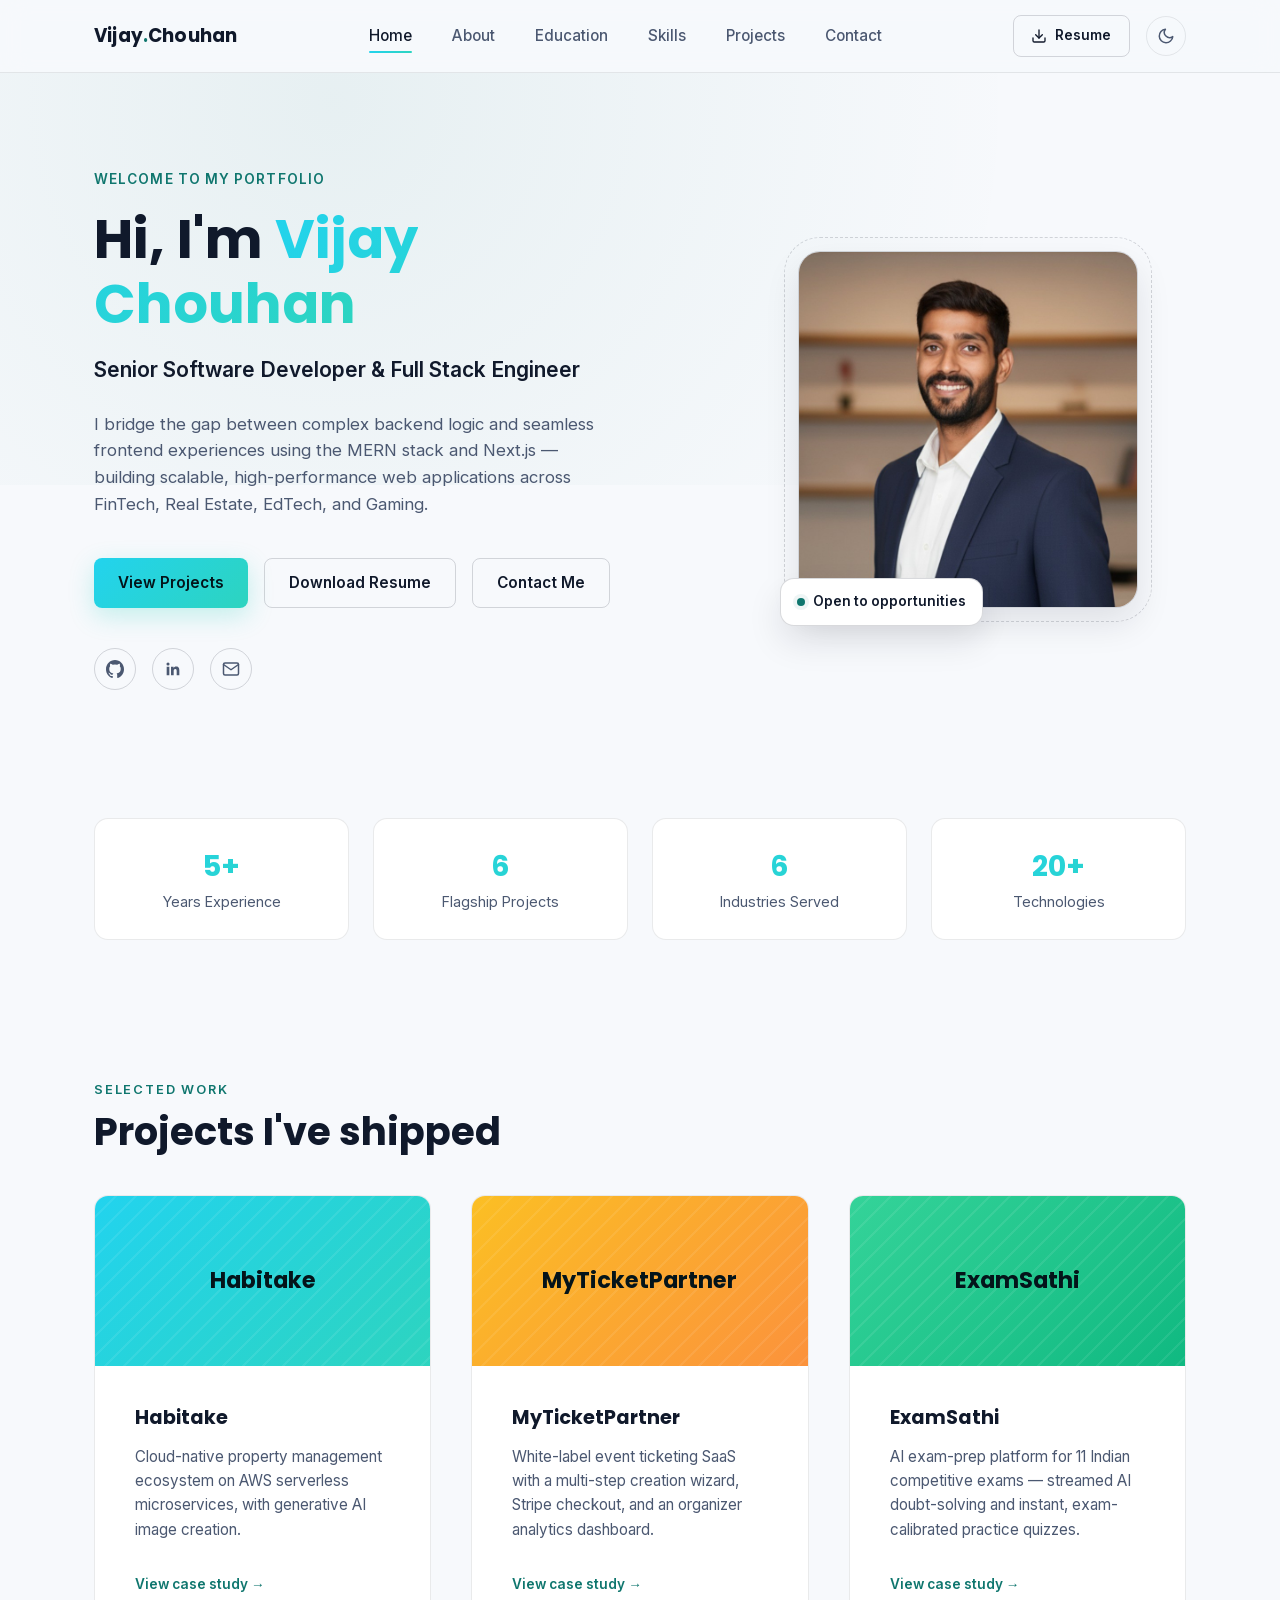
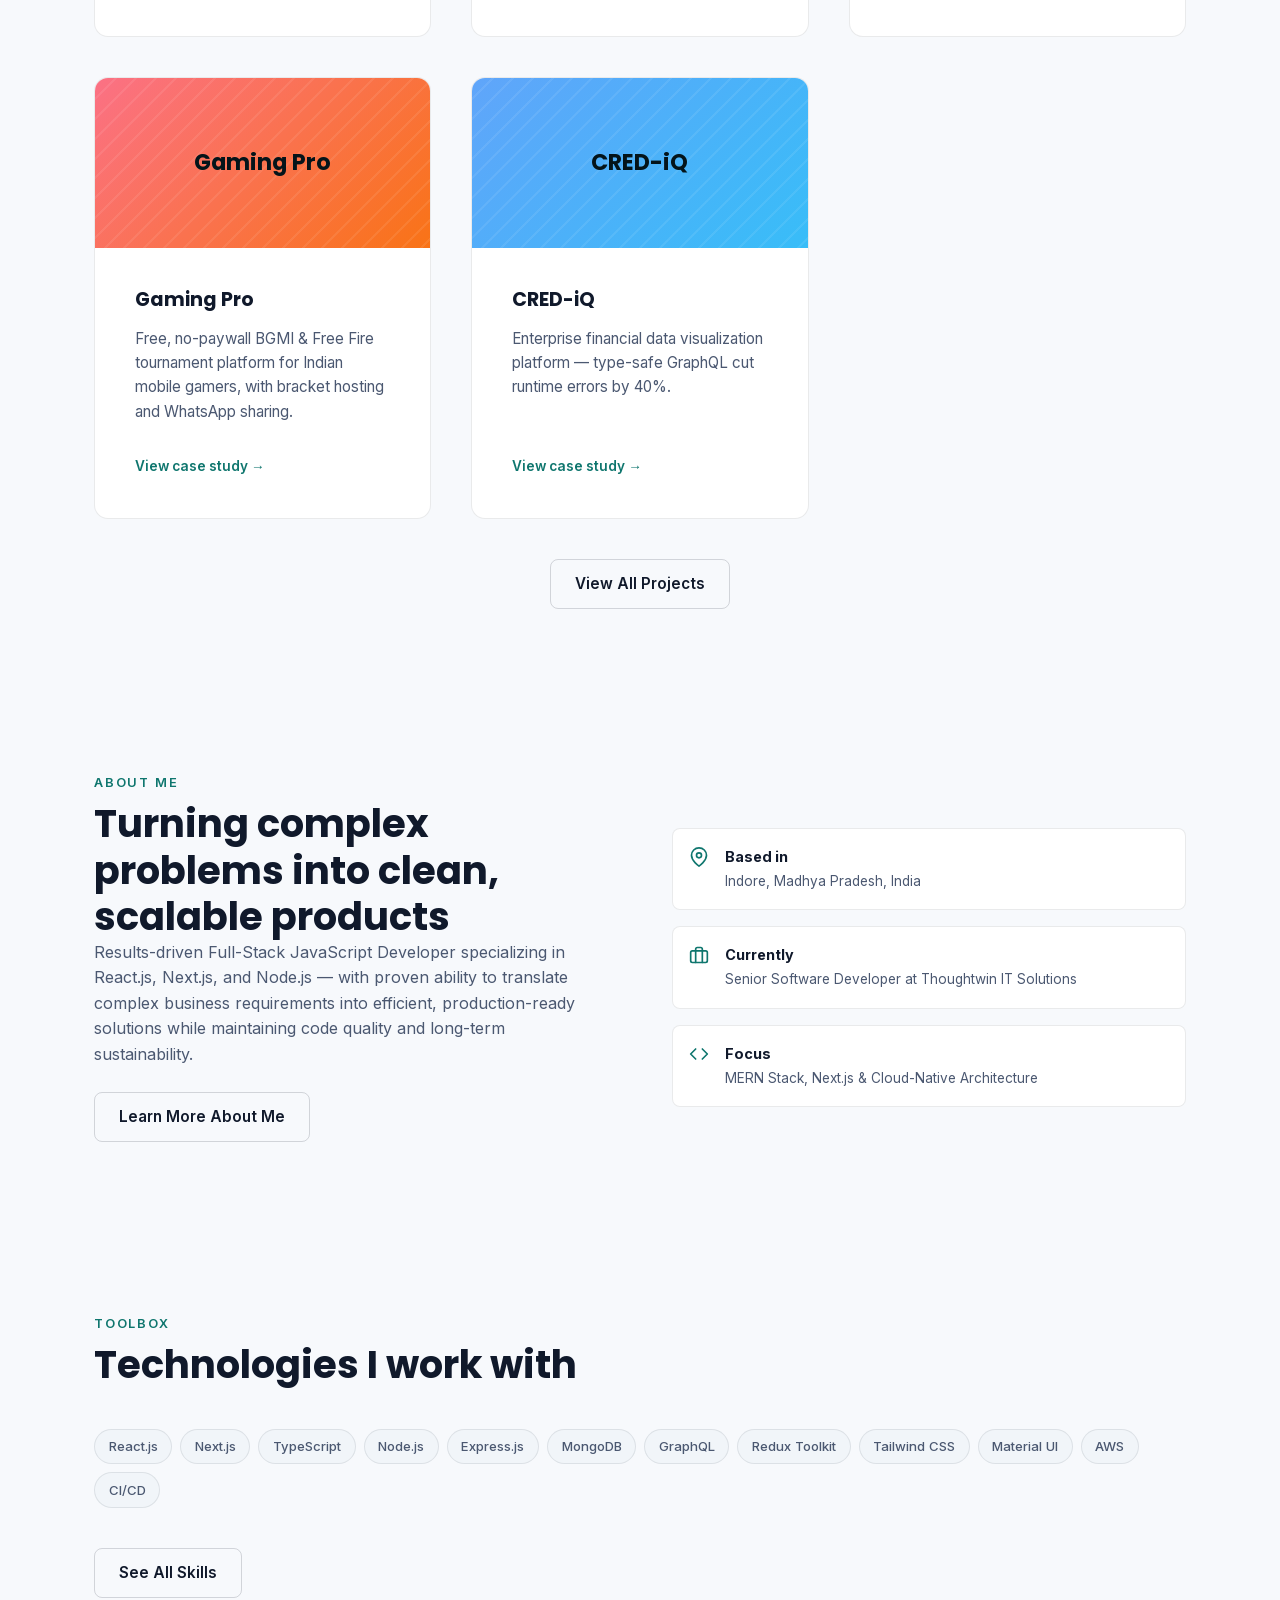
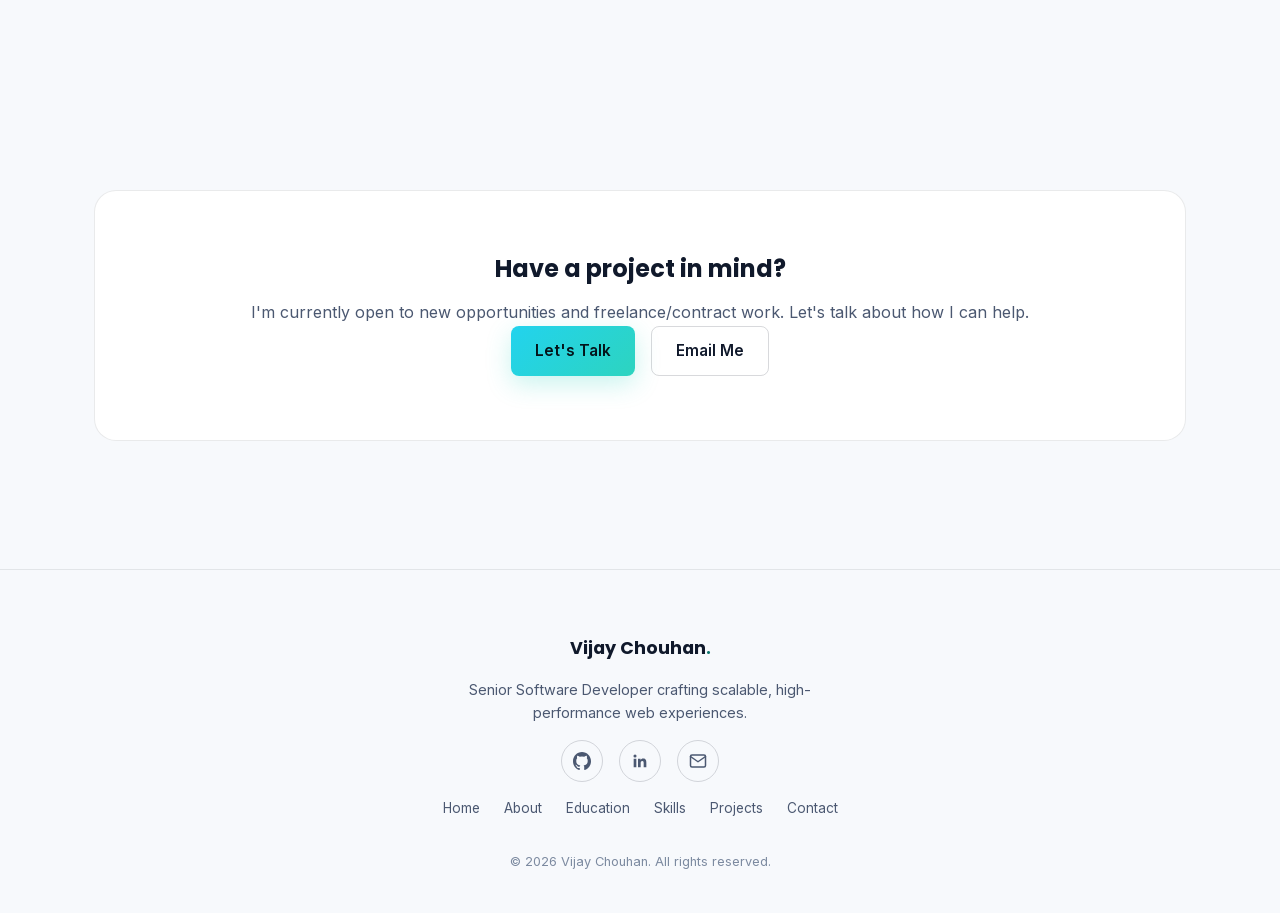
==== commit 894002a5: "updated my learning updates and certifications" ====
--- a/index.html
+++ b/index.html
@@ -96,7 +96,7 @@
         <p class="hero__eyebrow">Welcome to my portfolio</p>
         <h1>Hi, I'm <span class="highlight">Vijay Chouhan</span></h1>
         <p class="hero__role">Senior Software Developer &amp; Full Stack Engineer</p>
-        <p class="hero__lede">I bridge the gap between complex backend logic and seamless frontend experiences using the MERN stack and Next.js — building scalable, high-performance web applications across FinTech, Real Estate, Healthcare, and E-commerce.</p>
+        <p class="hero__lede">I bridge the gap between complex backend logic and seamless frontend experiences using the MERN stack and Next.js — building scalable, high-performance web applications across FinTech, Real Estate, EdTech, and Gaming.</p>
         <div class="btn-row">
           <a href="projects.html" class="btn btn--primary">View Projects</a>
           <a href="assets/resume/vijay-chouhan-resume.pdf" class="btn btn--ghost" download>Download Resume</a>
@@ -127,8 +127,8 @@
     <div class="container">
       <div class="stat-grid">
         <div class="stat-card reveal"><strong>5+</strong><span>Years Experience</span></div>
-        <div class="stat-card reveal"><strong>4</strong><span>Flagship Projects</span></div>
-        <div class="stat-card reveal"><strong>4</strong><span>Industries Served</span></div>
+        <div class="stat-card reveal"><strong>6</strong><span>Flagship Projects</span></div>
+        <div class="stat-card reveal"><strong>6</strong><span>Industries Served</span></div>
         <div class="stat-card reveal"><strong>20+</strong><span>Technologies</span></div>
       </div>
     </div>
@@ -158,6 +158,26 @@
             <p>White-label event ticketing SaaS with a multi-step creation wizard, Stripe checkout, and an organizer analytics dashboard.</p>
             <div class="project-card__links">
               <a href="projects.html#myticketpartner">View case study →</a>
+            </div>
+          </div>
+        </article>
+        <article class="project-card card">
+          <div class="project-card__media project-card__media--5"><span>ExamSathi</span></div>
+          <div class="project-card__body">
+            <h3>ExamSathi</h3>
+            <p>AI exam-prep platform for 11 Indian competitive exams — streamed AI doubt-solving and instant, exam-calibrated practice quizzes.</p>
+            <div class="project-card__links">
+              <a href="projects.html#examsathi">View case study →</a>
+            </div>
+          </div>
+        </article>
+        <article class="project-card card">
+          <div class="project-card__media project-card__media--6"><span>Gaming Pro</span></div>
+          <div class="project-card__body">
+            <h3>Gaming Pro</h3>
+            <p>Free, no-paywall BGMI &amp; Free Fire tournament platform for Indian mobile gamers, with bracket hosting and WhatsApp sharing.</p>
+            <div class="project-card__links">
+              <a href="projects.html#gaming-pro">View case study →</a>
             </div>
           </div>
         </article>
--- a/assets/css/style.css
+++ b/assets/css/style.css
@@ -503,10 +503,8 @@
   grid-template-columns: 1fr;
   gap: var(--space-lg);
 }
-/* Compact 3-up variant for the homepage "featured work" teaser */
-.project-grid--compact { grid-template-columns: repeat(3, 1fr); }
-@media (max-width: 1024px) { .project-grid--compact { grid-template-columns: repeat(2, 1fr); } }
-@media (max-width: 640px) { .project-grid--compact { grid-template-columns: 1fr; } }
+/* Compact variant for the homepage "featured work" teaser; auto-fits 3-5 cards responsively */
+.project-grid--compact { grid-template-columns: repeat(auto-fit, minmax(260px, 1fr)); }
 .project-card { display: flex; flex-direction: column; padding: 0; overflow: hidden; }
 .project-card__media {
   height: 170px;
@@ -522,6 +520,8 @@
 .project-card__media--2 { background: linear-gradient(135deg, #a78bfa, #818cf8); }
 .project-card__media--3 { background: linear-gradient(135deg, #fbbf24, #fb923c); }
 .project-card__media--4 { background: linear-gradient(135deg, #60a5fa, #38bdf8); }
+.project-card__media--5 { background: linear-gradient(135deg, #34d399, #10b981); }
+.project-card__media--6 { background: linear-gradient(135deg, #fb7185, #f97316); }
 .project-card__media::before {
   content: '';
   position: absolute; inset: 0;
@@ -577,6 +577,16 @@
   color: var(--text-muted);
   white-space: nowrap;
 }
+/* Badge variant for live/public projects: an actual link instead of a static "Private Client Project" label */
+.case-study__badge--link {
+  color: var(--accent);
+  border-color: var(--accent);
+  text-decoration: none;
+  display: inline-flex;
+  align-items: center;
+  gap: 4px;
+}
+.case-study__badge--link:hover { text-decoration: underline; }
 .case-study__section h4 {
   font-size: 0.95rem;
   margin-bottom: var(--space-3xs);
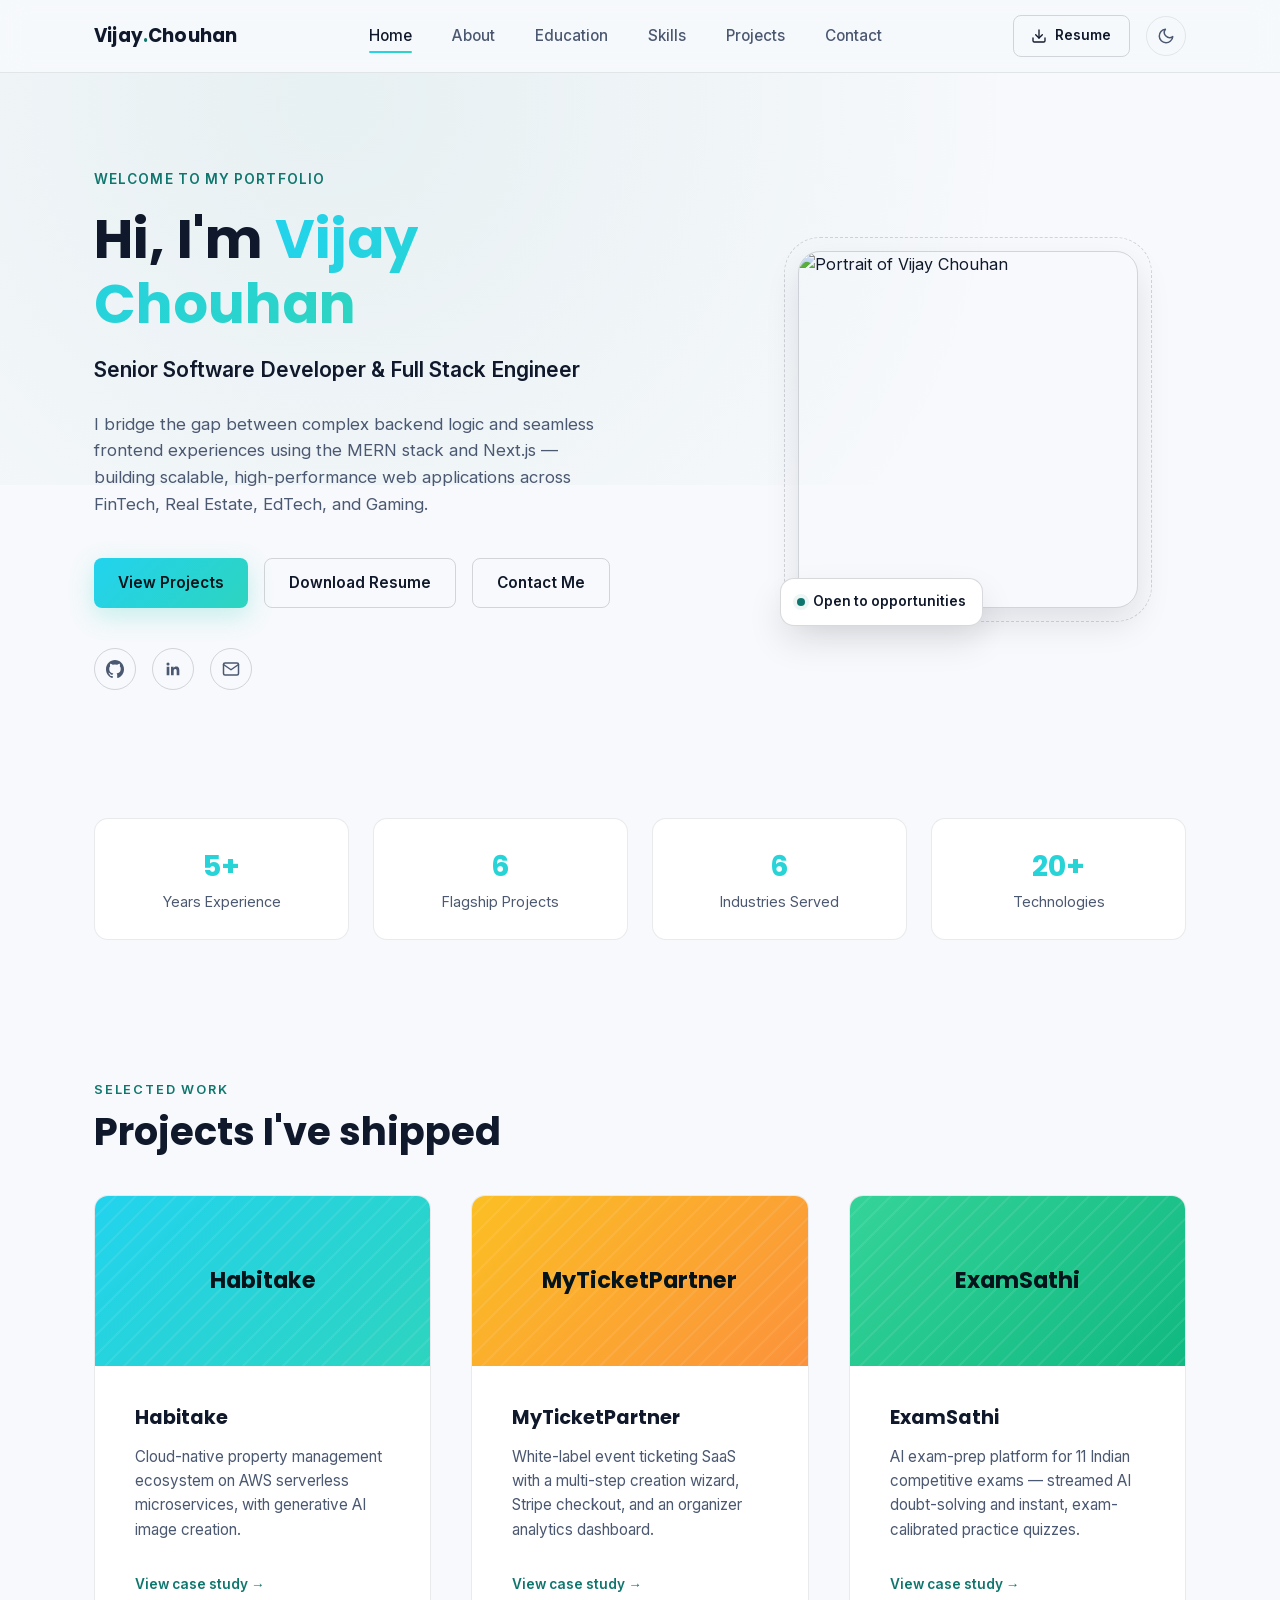
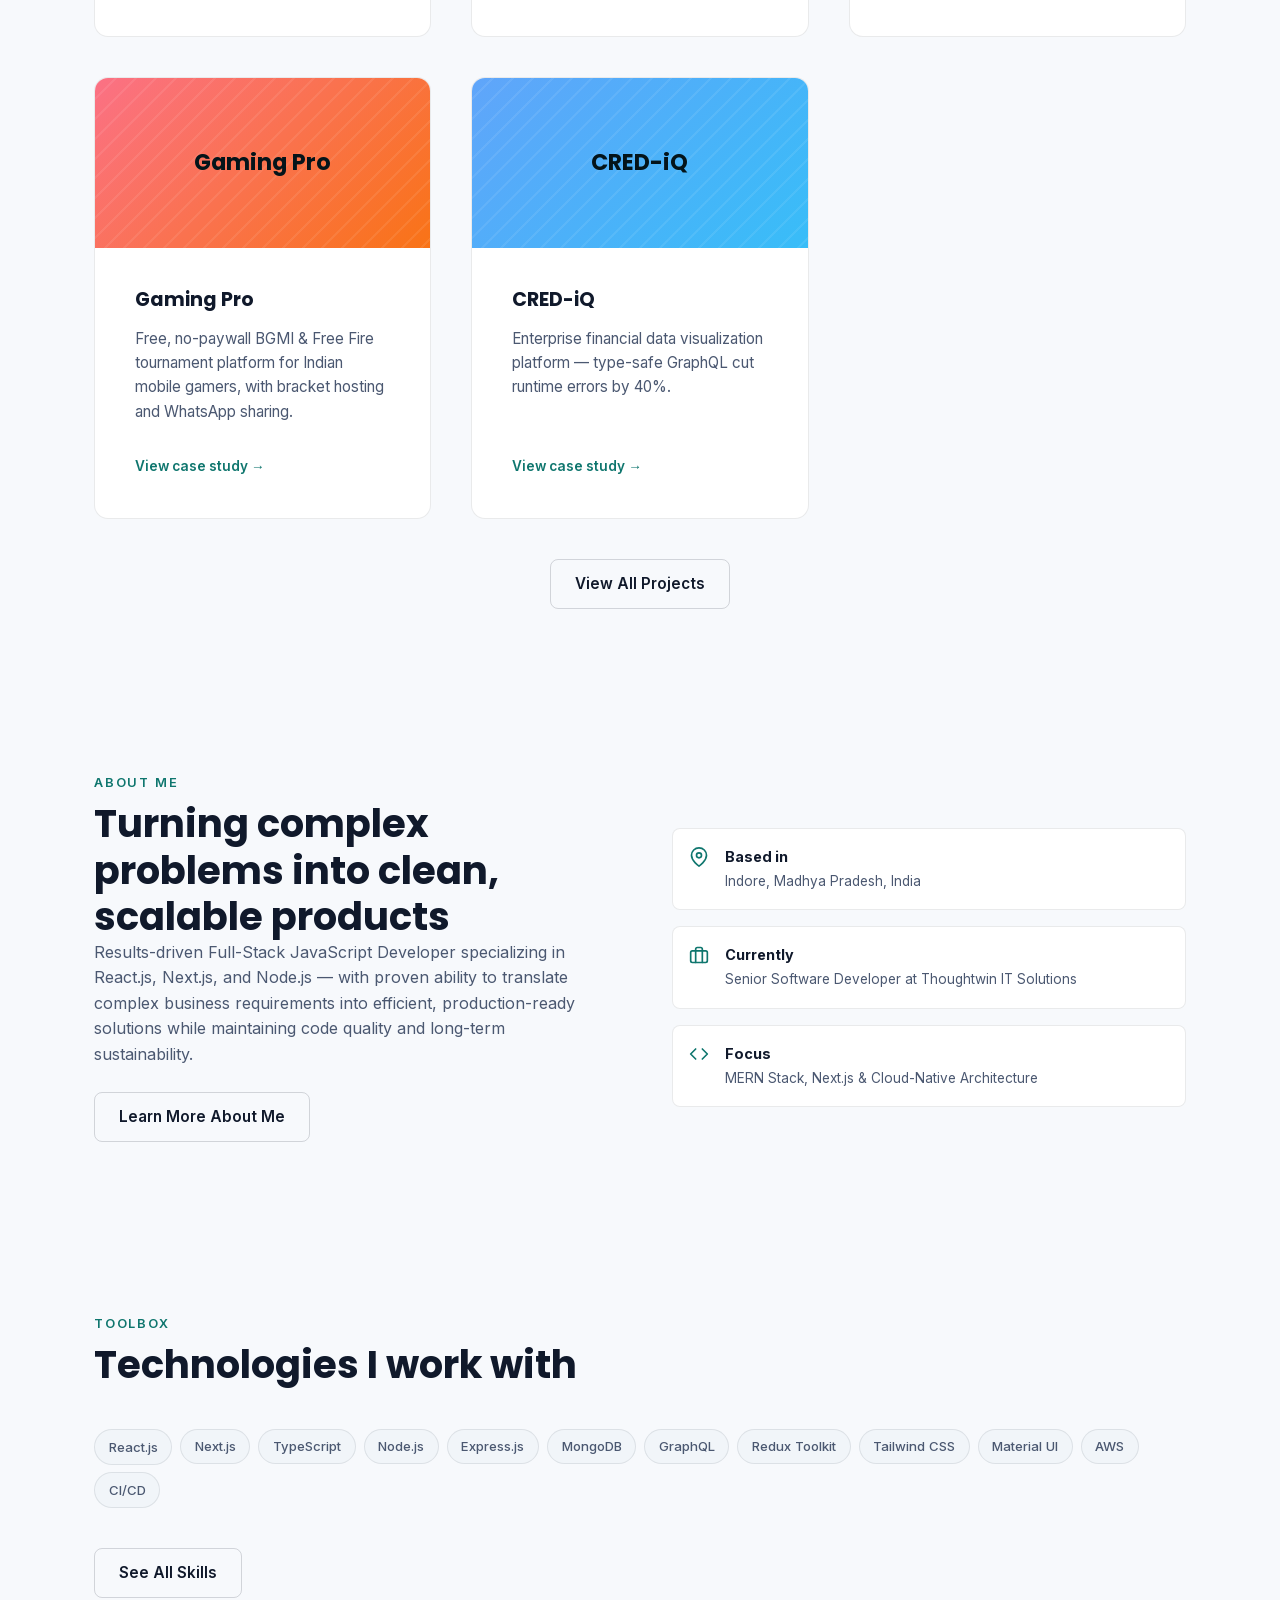
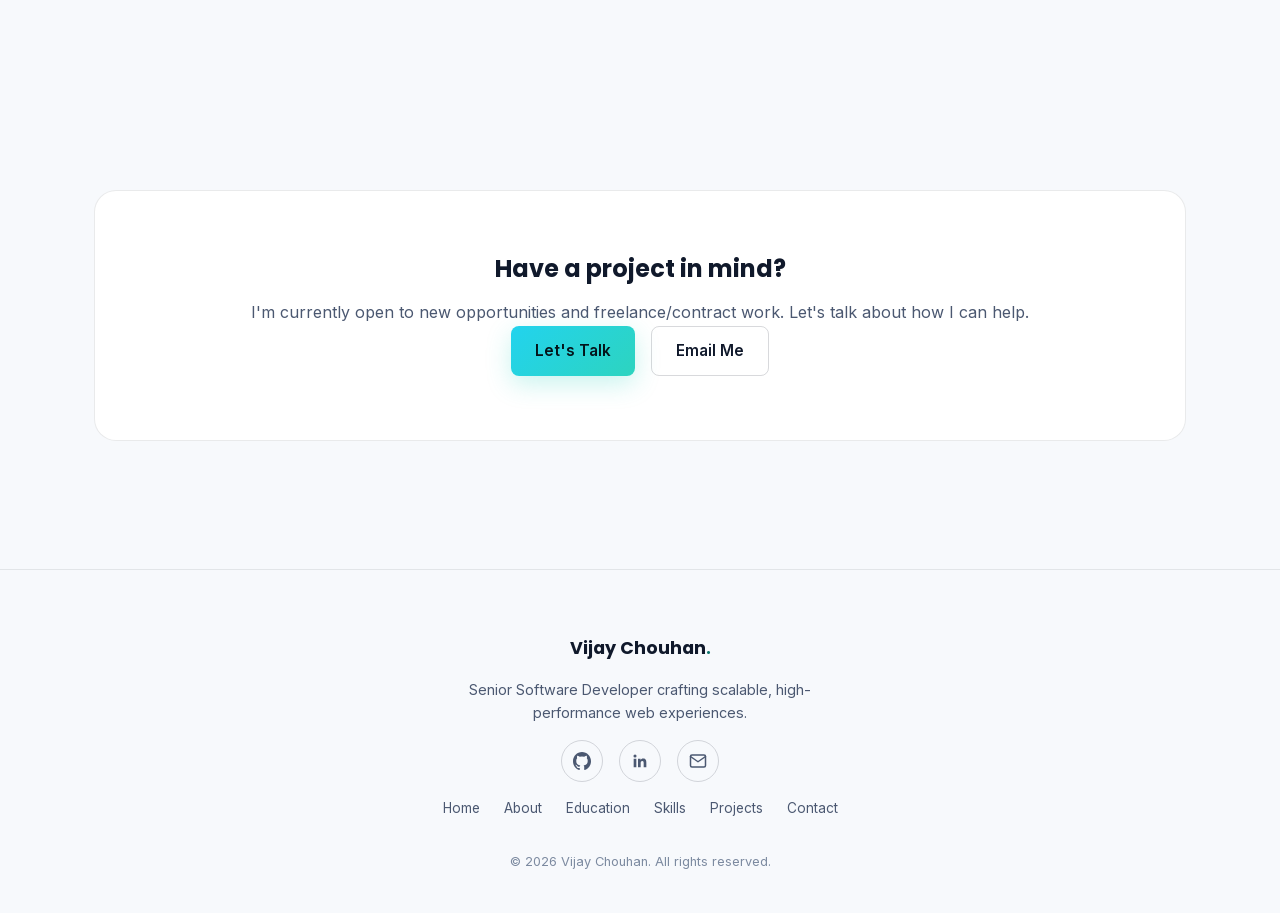
==== commit fd9c7791: "latest update" ====
--- a/index.html
+++ b/index.html
@@ -74,7 +74,7 @@
       </ul>
     </nav>
     <div class="navbar__actions">
-      <a href="assets/resume/vijay-chouhan-resume.pdf" class="btn btn--ghost btn--sm resume-link" download>
+      <a href="assets/resume/vijay_chouhan_resume.pdf" class="btn btn--ghost btn--sm resume-link" download>
         <svg viewBox="0 0 24 24" fill="none" stroke="currentColor" stroke-width="2" stroke-linecap="round" stroke-linejoin="round" width="16" height="16"><path d="M21 15v4a2 2 0 0 1-2 2H5a2 2 0 0 1-2-2v-4"/><polyline points="7 10 12 15 17 10"/><line x1="12" y1="15" x2="12" y2="3"/></svg>
         <span>Resume</span>
       </a>
@@ -99,7 +99,7 @@
         <p class="hero__lede">I bridge the gap between complex backend logic and seamless frontend experiences using the MERN stack and Next.js — building scalable, high-performance web applications across FinTech, Real Estate, EdTech, and Gaming.</p>
         <div class="btn-row">
           <a href="projects.html" class="btn btn--primary">View Projects</a>
-          <a href="assets/resume/vijay-chouhan-resume.pdf" class="btn btn--ghost" download>Download Resume</a>
+          <a href="assets/resume/vijay_chouhan_resume.pdf" class="btn btn--ghost" download>Download Resume</a>
           <a href="contact.html" class="btn btn--ghost">Contact Me</a>
         </div>
         <div class="hero__socials">
--- a/assets/css/style.css
+++ b/assets/css/style.css
@@ -522,6 +522,7 @@
 .project-card__media--4 { background: linear-gradient(135deg, #60a5fa, #38bdf8); }
 .project-card__media--5 { background: linear-gradient(135deg, #34d399, #10b981); }
 .project-card__media--6 { background: linear-gradient(135deg, #fb7185, #f97316); }
+.project-card__media--7 { background: linear-gradient(135deg, #f87171, #ef4444); }
 .project-card__media::before {
   content: '';
   position: absolute; inset: 0;
